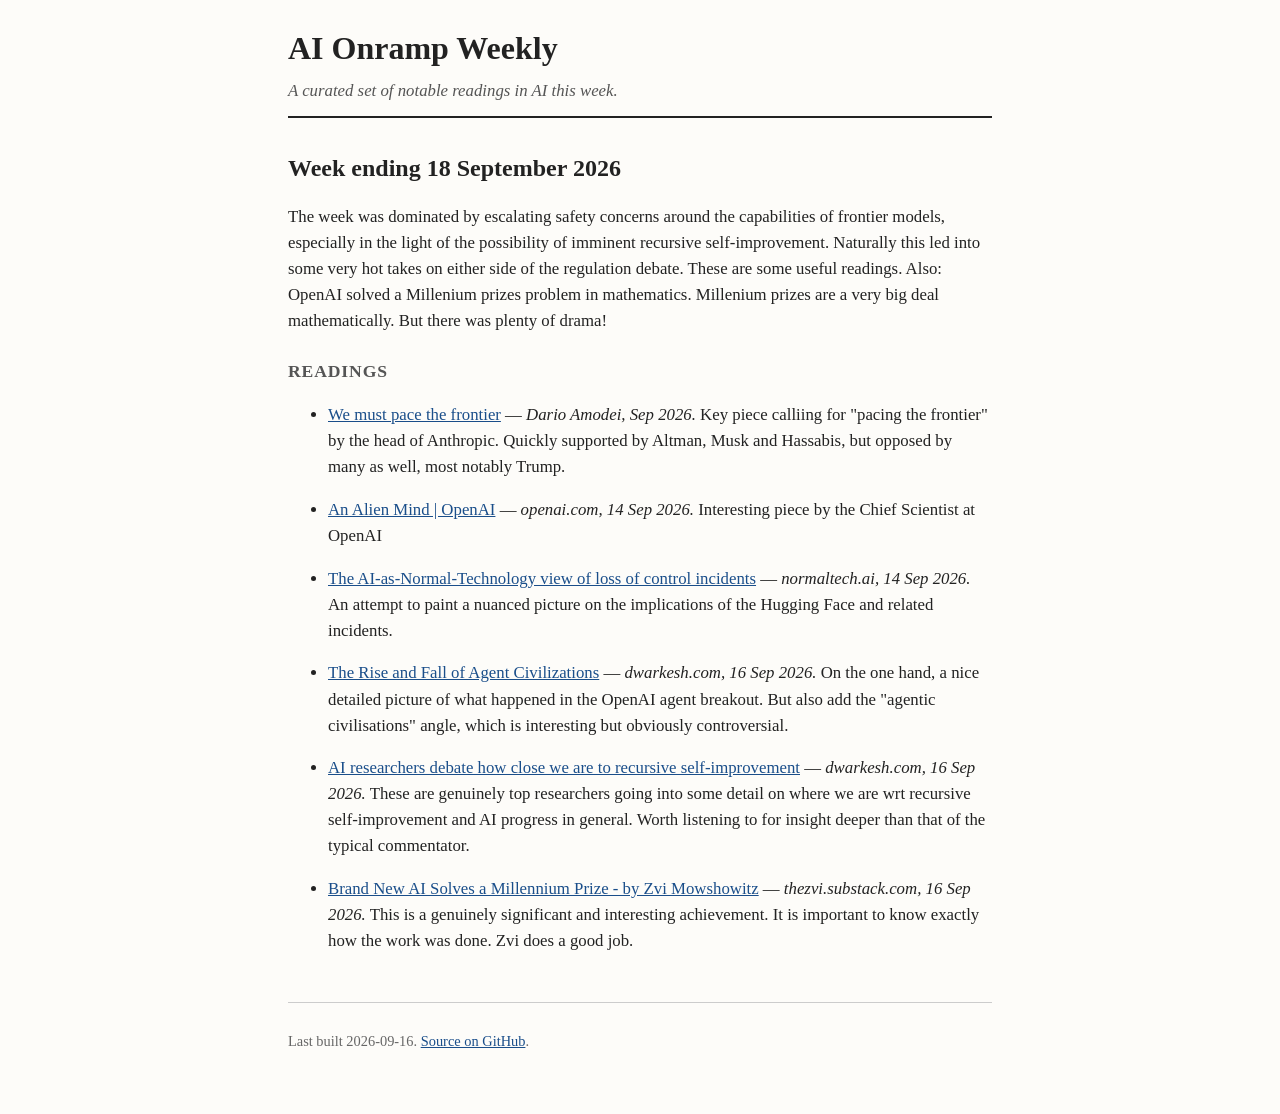
==== docs/index.html @ bccc1f0e "Week of 18 Sep" ====
<!DOCTYPE html>
<html lang="en">
<head>
<meta charset="utf-8">
<meta name="viewport" content="width=device-width, initial-scale=1">
<title>AI Onramp Weekly</title>
<link rel="stylesheet" href="style.css">
</head>
<body>
<header>
  <h1>AI Onramp Weekly</h1>
  <p class="tagline">A curated set of notable readings in AI this week.</p>
</header>
<main>
<article class="week" id="2026-09-18">
<h1>Week ending 18 September 2026</h1>
<p>The week was dominated by escalating safety concerns around the capabilities of frontier models, especially in the light of the possibility of imminent recursive self-improvement. Naturally this led into some very hot takes on either side of the regulation debate.  These are some useful readings.
Also: OpenAI solved a Millenium prizes problem in mathematics.  Millenium prizes are a very big deal mathematically.  But there was plenty of drama!</p>
<h2>Readings</h2>
<ul>
<li>
<p><a href="https://darioamodei.com/post/we-must-pace-the-frontier">We must pace the frontier</a> — <em>Dario Amodei, Sep 2026.</em> Key piece calliing for "pacing the frontier" by the head of Anthropic. Quickly supported by Altman, Musk and Hassabis, but opposed by many as well, most notably Trump.</p>
</li>
<li>
<p><a href="https://openai.com/index/an-alien-mind/">An Alien Mind | OpenAI</a> — <em>openai.com, 14 Sep 2026.</em> Interesting piece by the Chief Scientist at OpenAI</p>
</li>
<li>
<p><a href="https://www.normaltech.ai/p/the-ai-as-normal-technology-view?">The AI-as-Normal-Technology view of loss of control incidents</a> — <em>normaltech.ai, 14 Sep 2026.</em> An attempt to paint a nuanced picture on the implications of the Hugging Face and related incidents.</p>
</li>
<li>
<p><a href="https://www.dwarkesh.com/p/openai-huggingface">The Rise and Fall of Agent Civilizations</a> — <em>dwarkesh.com, 16 Sep 2026.</em> On the one hand, a nice detailed picture of what happened in the OpenAI agent breakout.  But also add the "agentic civilisations" angle, which is interesting but obviously controversial.</p>
</li>
<li>
<p><a href="https://www.dwarkesh.com/p/john-beren-charlie">AI researchers debate how close we are to recursive self-improvement</a> — <em>dwarkesh.com, 16 Sep 2026.</em> These are genuinely top researchers going into some detail on where we are wrt recursive self-improvement and AI progress in general.  Worth listening to for insight deeper than that of the typical commentator.</p>
</li>
<li>
<p><a href="https://thezvi.substack.com/p/brand-new-ai-solves-a-millennium">Brand New AI Solves a Millennium Prize - by Zvi Mowshowitz</a> — <em>thezvi.substack.com, 16 Sep 2026.</em>  This is a genuinely significant and interesting achievement.  It is important to know exactly how the work was done.  Zvi does a good job.</p>
</li>
</ul>
</article>
</main>
<footer>
  <p>Last built 2026-09-16. <a href="https://github.com/bdutoit02/AI-Onramp-Weekly">Source on GitHub</a>.</p>
</footer>
</body>
</html>
---- docs/style.css ----
/* AI Onramp Weekly — deliberately plain, readable on any screen. */

body {
  max-width: 44rem;
  margin: 0 auto;
  padding: 1.5rem 1rem 3rem;
  font-family: Georgia, "Times New Roman", serif;
  font-size: 1.05rem;
  line-height: 1.55;
  color: #222;
  background: #fdfcf9;
}

header {
  border-bottom: 2px solid #222;
  margin-bottom: 2rem;
  padding-bottom: 0.75rem;
}

header h1 {
  margin: 0 0 0.25rem;
  font-size: 2rem;
}

.tagline {
  margin: 0;
  color: #555;
  font-style: italic;
}

.week {
  margin-bottom: 3rem;
}

.week h1 {
  font-size: 1.5rem;
  margin-bottom: 0.25rem;
}

.week h2 {
  font-size: 1.1rem;
  text-transform: uppercase;
  letter-spacing: 0.05em;
  color: #555;
  margin-top: 1.5rem;
}

.week li {
  margin-bottom: 0.75rem;
}

a {
  color: #1a4e8a;
}

footer {
  border-top: 1px solid #ccc;
  margin-top: 2rem;
  padding-top: 0.75rem;
  font-size: 0.9rem;
  color: #666;
}
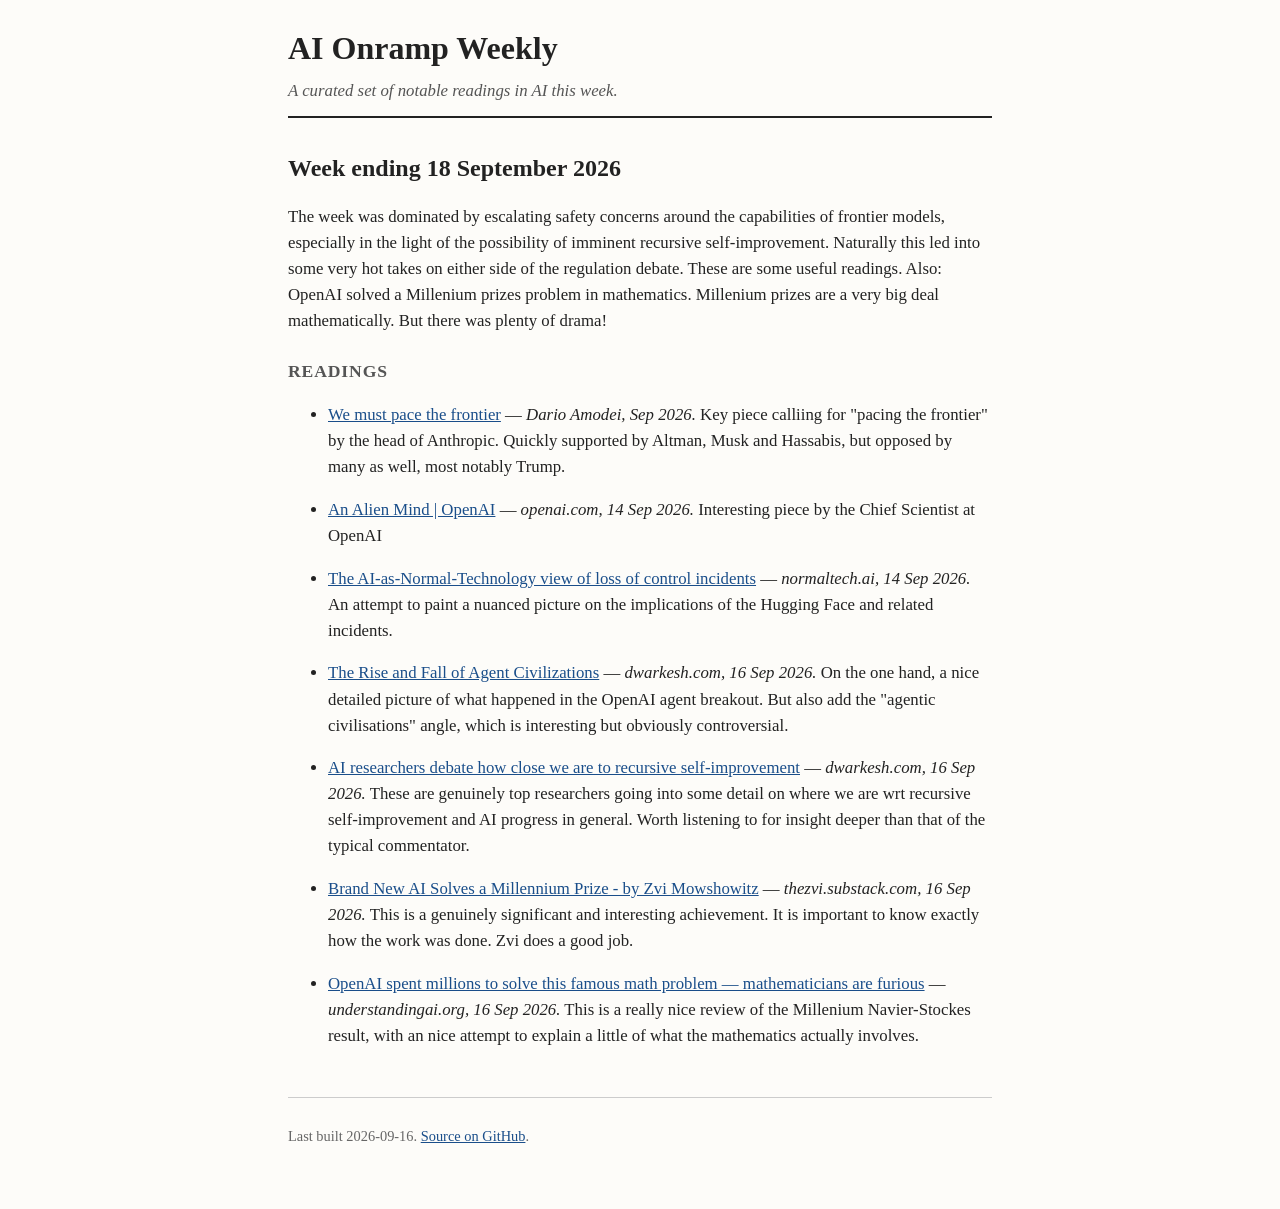
==== commit d15d8236: "Week of 18 Sep" ====
--- a/docs/index.html
+++ b/docs/index.html
@@ -36,6 +36,9 @@
 <li>
 <p><a href="https://thezvi.substack.com/p/brand-new-ai-solves-a-millennium">Brand New AI Solves a Millennium Prize - by Zvi Mowshowitz</a> — <em>thezvi.substack.com, 16 Sep 2026.</em>  This is a genuinely significant and interesting achievement.  It is important to know exactly how the work was done.  Zvi does a good job.</p>
 </li>
+<li>
+<p><a href="https://www.understandingai.org/p/openai-spent-millions-to-solve-this">OpenAI spent millions to solve this famous math problem — mathematicians are furious</a> — <em>understandingai.org, 16 Sep 2026.</em> This is a really nice review of the Millenium Navier-Stockes result, with an nice attempt to explain a little of what the mathematics actually involves.</p>
+</li>
 </ul>
 </article>
 </main>
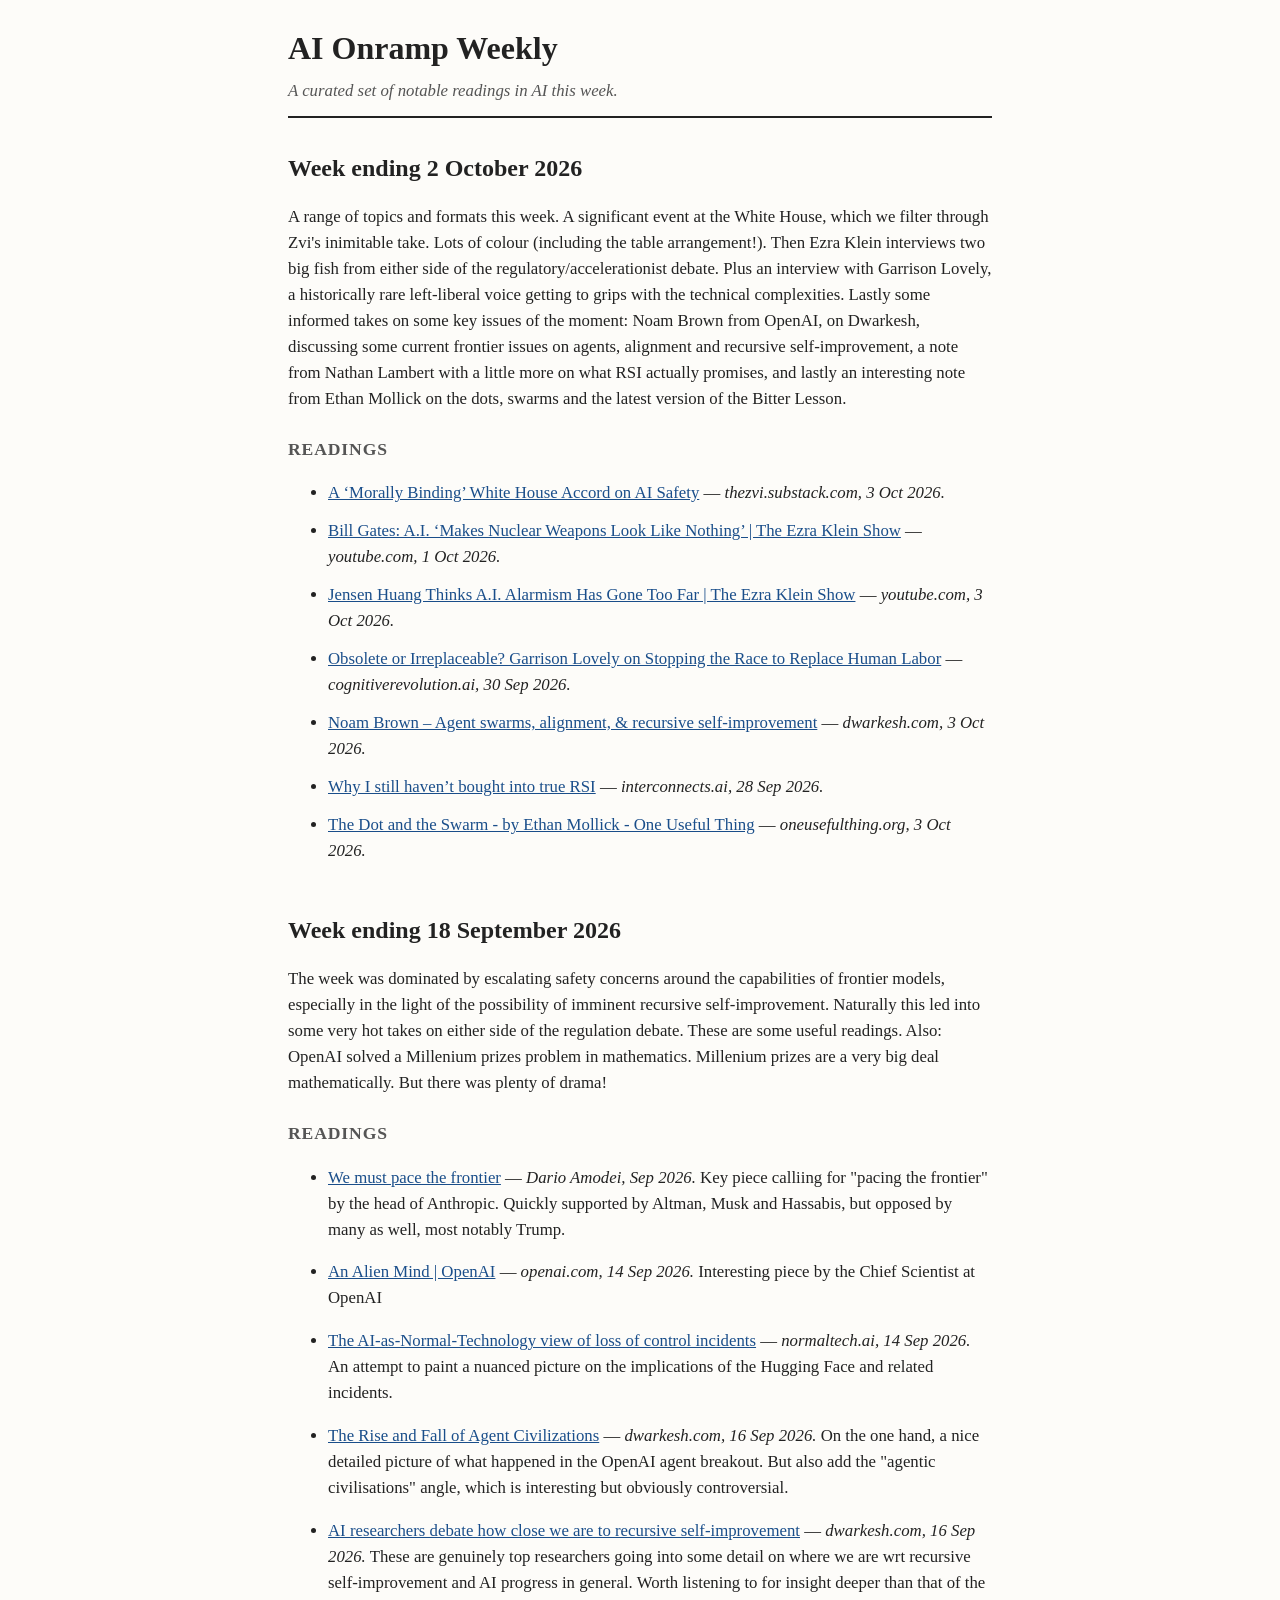
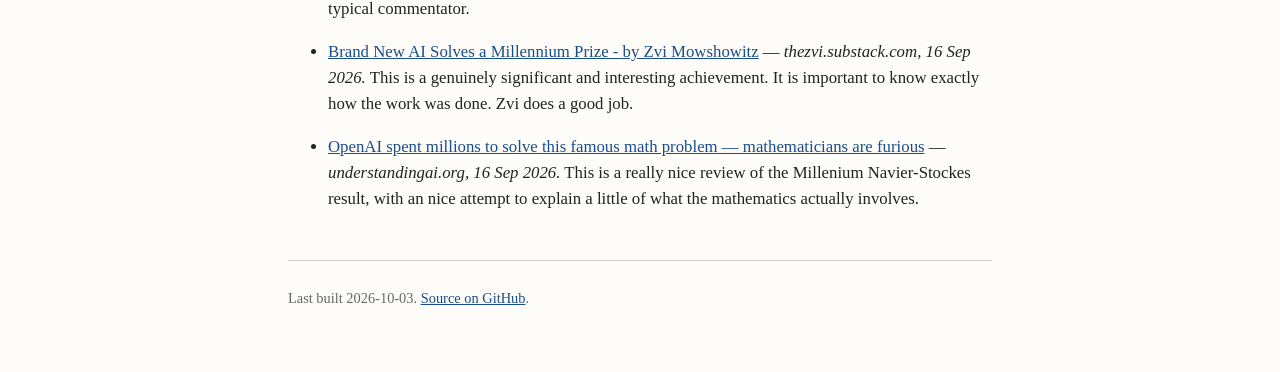
==== commit 30e7da31: "Week of 2 October" ====
--- a/docs/index.html
+++ b/docs/index.html
@@ -12,6 +12,21 @@
   <p class="tagline">A curated set of notable readings in AI this week.</p>
 </header>
 <main>
+<article class="week" id="2026-10-02">
+<h1>Week ending 2 October 2026</h1>
+<p>A range of topics and formats this week.  A significant event at the White House, which we filter through Zvi's inimitable take.  Lots of colour (including the table arrangement!). Then Ezra Klein interviews two big fish from either side of the regulatory/accelerationist debate. Plus an interview with Garrison Lovely, a historically rare left-liberal voice getting to grips with the technical complexities.  Lastly some informed takes on some key issues of the moment: Noam Brown from OpenAI, on Dwarkesh, discussing some current frontier issues on agents, alignment and recursive self-improvement, a note from Nathan Lambert with a little more on what RSI actually promises, and lastly an interesting note from Ethan Mollick on the dots, swarms and the latest version of the Bitter Lesson.</p>
+<h2>Readings</h2>
+<ul>
+<li><a href="https://thezvi.substack.com/p/a-morally-binding-white-house-accord?utm_source=%2Finbox&amp;utm_medium=reader2">A ‘Morally Binding’ White House Accord on AI Safety</a> — <em>thezvi.substack.com, 3 Oct 2026.</em> </li>
+<li><a href="https://www.youtube.com/watch?v=A_156w0aYtU">Bill Gates: A.I. ‘Makes Nuclear Weapons Look Like Nothing’ | The Ezra Klein Show</a> — <em>youtube.com, 1 Oct 2026.</em> </li>
+<li><a href="https://www.youtube.com/watch?v=HjurAWAr_nY">Jensen Huang Thinks A.I. Alarmism Has Gone Too Far | The Ezra Klein Show</a> — <em>youtube.com, 3 Oct 2026.</em> </li>
+<li><a href="https://www.cognitiverevolution.ai/obsolete-or-irreplaceable-garrison-lovely-on-stopping-the-race-to-replace-human-labor/">Obsolete or Irreplaceable? Garrison Lovely on Stopping the Race to Replace Human Labor</a> — <em>cognitiverevolution.ai, 30 Sep 2026.</em> </li>
+<li><a href="https://www.dwarkesh.com/p/noam-brown">Noam Brown – Agent swarms, alignment, &amp; recursive self-improvement</a> — <em>dwarkesh.com, 3 Oct 2026.</em> </li>
+<li><a href="https://www.interconnects.ai/p/where-i-stand-on-rsi">Why I still haven’t bought into true RSI</a> — <em>interconnects.ai, 28 Sep 2026.</em> </li>
+<li><a href="https://www.oneusefulthing.org/p/the-dot-and-the-swarm?utm_source=%2Finbox&amp;utm_medium=reader2">The Dot and the Swarm - by Ethan Mollick - One Useful Thing</a> — <em>oneusefulthing.org, 3 Oct 2026.</em> </li>
+</ul>
+</article>
+
 <article class="week" id="2026-09-18">
 <h1>Week ending 18 September 2026</h1>
 <p>The week was dominated by escalating safety concerns around the capabilities of frontier models, especially in the light of the possibility of imminent recursive self-improvement. Naturally this led into some very hot takes on either side of the regulation debate.  These are some useful readings.
@@ -43,7 +58,7 @@
 </article>
 </main>
 <footer>
-  <p>Last built 2026-09-16. <a href="https://github.com/bdutoit02/AI-Onramp-Weekly">Source on GitHub</a>.</p>
+  <p>Last built 2026-10-03. <a href="https://github.com/bdutoit02/AI-Onramp-Weekly">Source on GitHub</a>.</p>
 </footer>
 </body>
 </html>
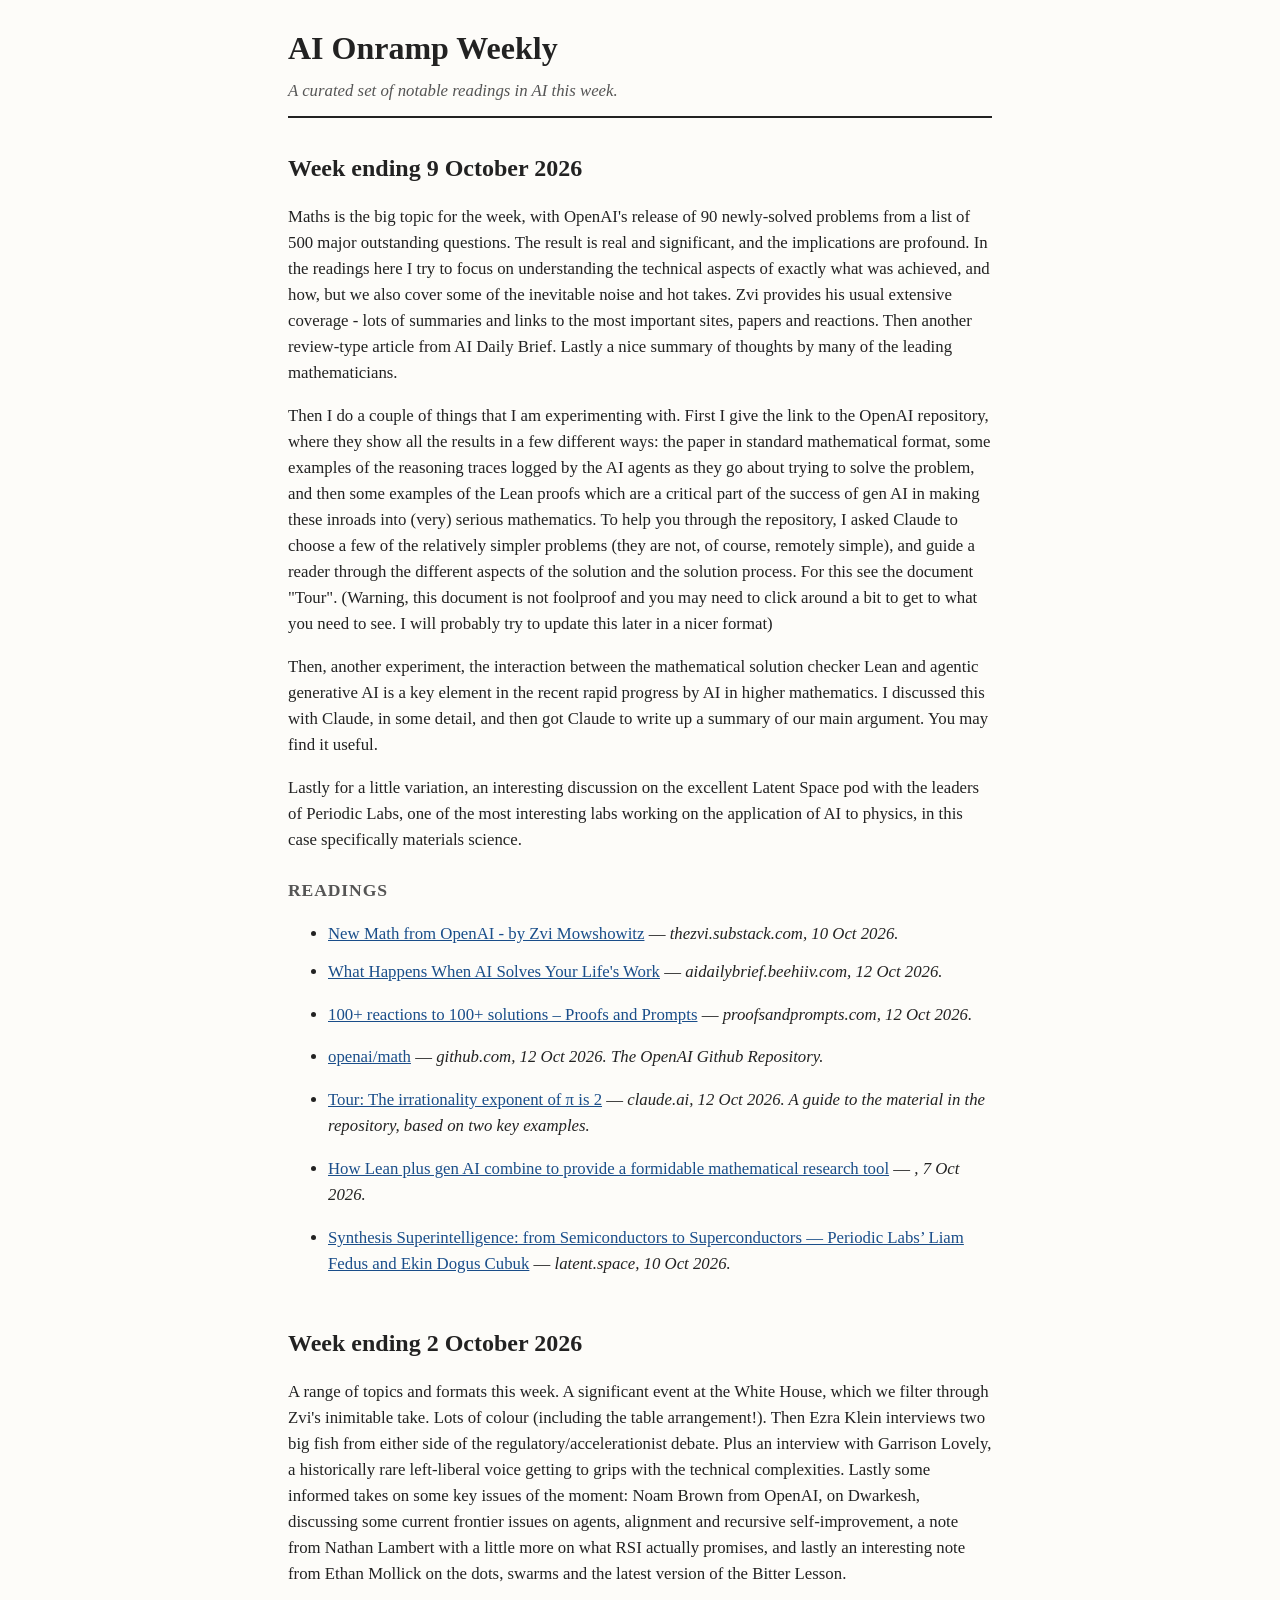
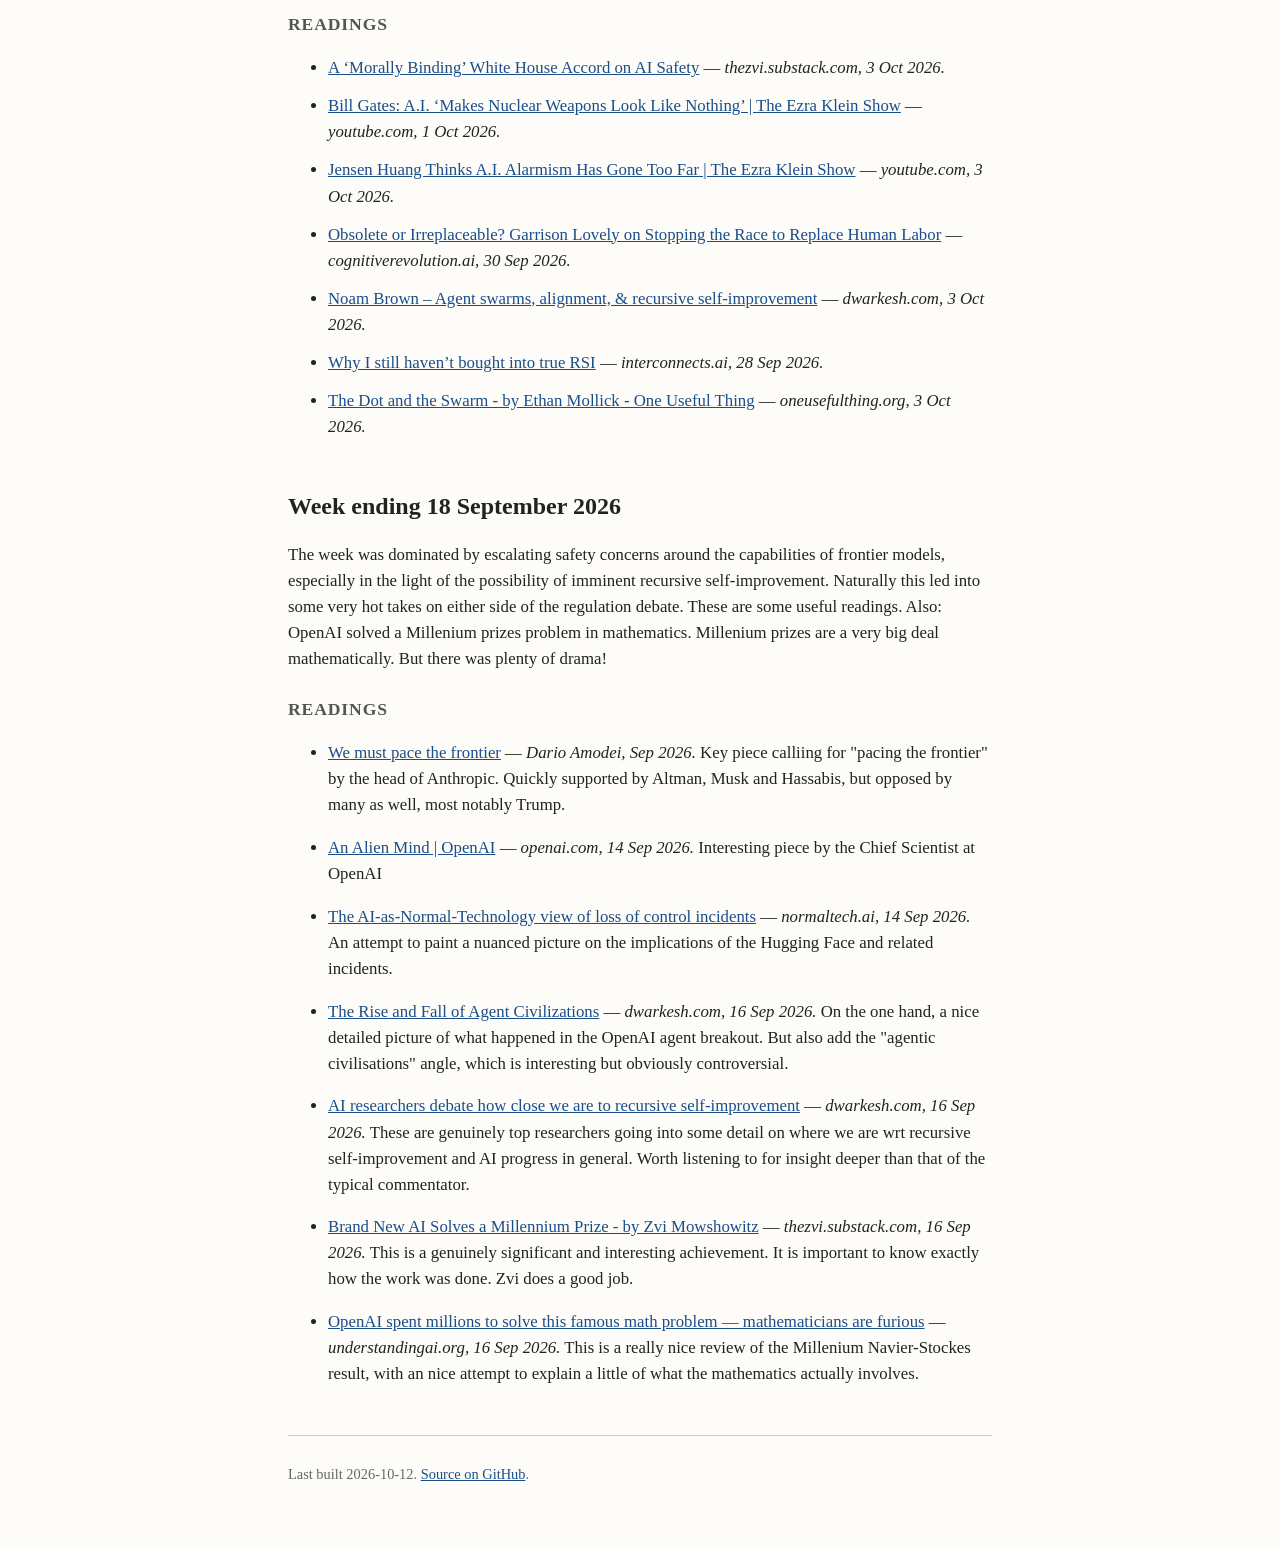
==== commit 3409ff67: "Week of 18 Sep" ====
--- a/docs/index.html
+++ b/docs/index.html
@@ -12,6 +12,32 @@
   <p class="tagline">A curated set of notable readings in AI this week.</p>
 </header>
 <main>
+<article class="week" id="2026-10-09">
+<h1>Week ending 9 October 2026</h1>
+<p>Maths is the big topic for the week, with OpenAI's release of 90 newly-solved problems from a list of 500 major outstanding questions.  The result is real and significant, and the implications are profound.  In the readings here I try to focus on understanding the technical aspects of exactly what was achieved, and how, but we also cover some of the inevitable noise and hot takes.  Zvi provides his usual extensive coverage - lots of summaries and links to the most important sites, papers and reactions. Then another review-type article from AI Daily Brief. Lastly a nice summary of thoughts by many of the leading mathematicians.</p>
+<p>Then I do a couple of things that I am experimenting with. First I give the link to the OpenAI repository, where they show all the results in a few different ways: the paper in standard mathematical format, some examples of the reasoning traces logged by the AI agents as they go about trying to solve the problem, and then some examples of the Lean proofs which are a critical part of the success of gen AI in making these inroads into (very) serious mathematics.  To help you through the repository, I asked Claude to choose a few of the relatively simpler problems (they are not, of course, remotely simple), and guide a reader through the different aspects of the solution and the solution process. For this see the document "Tour".  (Warning, this document is not foolproof and you may need to click around a bit to get to what you need to see. I will probably try to update this later in a nicer format)</p>
+<p>Then, another experiment, the interaction between the mathematical solution checker Lean and agentic generative AI is a key element in the recent rapid progress by AI in higher mathematics.  I discussed this with Claude, in some detail, and then got Claude to write up a summary of our main argument. You may find it useful.</p>
+<p>Lastly for a little variation, an interesting discussion on the excellent Latent Space pod with the leaders of Periodic Labs, one of the most interesting labs working on the application of AI to physics, in this case specifically materials science.</p>
+<h2>Readings</h2>
+<ul>
+<li><a href="https://thezvi.substack.com/p/new-math-from-openai?utm_source=%2Finbox&amp;utm_medium=reader2">New Math from OpenAI - by Zvi Mowshowitz</a> — <em>thezvi.substack.com, 10 Oct 2026.</em></li>
+<li><a href="https://aidailybrief.beehiiv.com/p/what-happens-when-ai-solves-your-life-s-work">What Happens When AI Solves Your Life's Work</a> — <em>aidailybrief.beehiiv.com, 12 Oct 2026.</em></li>
+<li>
+<p><a href="https://proofsandprompts.com/2026/10/08/100-reactions-to-100-solutions/">100+ reactions to 100+ solutions – Proofs and Prompts</a> — <em>proofsandprompts.com, 12 Oct 2026.</em></p>
+</li>
+<li>
+<p><a href="https://github.com/openai/math/tree/main">openai/math</a> — <em>github.com, 12 Oct 2026. The OpenAI Github Repository.</em></p>
+</li>
+<li><a href="https://claude.ai/artifact/Guw8zQuE9R2tHhMFSX8Wc2#61a48fff-7758.m1p01we97sa.680">Tour: The irrationality exponent of π is 2</a> — <em>claude.ai, 12 Oct 2026. A guide to the material in the repository, based on two key examples.</em></li>
+<li>
+<p><a href="file:///C:/Users/Barry/OneDrive%20-%20BDTConsult/Work/MainProjects/AIMath/lean_ai_math_tool.html">How Lean plus gen AI combine to provide a formidable mathematical research tool</a> — <em>, 7 Oct 2026.</em></p>
+</li>
+<li>
+<p><a href="https://www.latent.space/p/periodic">Synthesis Superintelligence: from Semiconductors to Superconductors — Periodic Labs’ Liam Fedus and Ekin Dogus Cubuk</a> — <em>latent.space, 10 Oct 2026.</em> </p>
+</li>
+</ul>
+</article>
+
 <article class="week" id="2026-10-02">
 <h1>Week ending 2 October 2026</h1>
 <p>A range of topics and formats this week.  A significant event at the White House, which we filter through Zvi's inimitable take.  Lots of colour (including the table arrangement!). Then Ezra Klein interviews two big fish from either side of the regulatory/accelerationist debate. Plus an interview with Garrison Lovely, a historically rare left-liberal voice getting to grips with the technical complexities.  Lastly some informed takes on some key issues of the moment: Noam Brown from OpenAI, on Dwarkesh, discussing some current frontier issues on agents, alignment and recursive self-improvement, a note from Nathan Lambert with a little more on what RSI actually promises, and lastly an interesting note from Ethan Mollick on the dots, swarms and the latest version of the Bitter Lesson.</p>
@@ -58,7 +84,7 @@
 </article>
 </main>
 <footer>
-  <p>Last built 2026-10-03. <a href="https://github.com/bdutoit02/AI-Onramp-Weekly">Source on GitHub</a>.</p>
+  <p>Last built 2026-10-12. <a href="https://github.com/bdutoit02/AI-Onramp-Weekly">Source on GitHub</a>.</p>
 </footer>
 </body>
 </html>
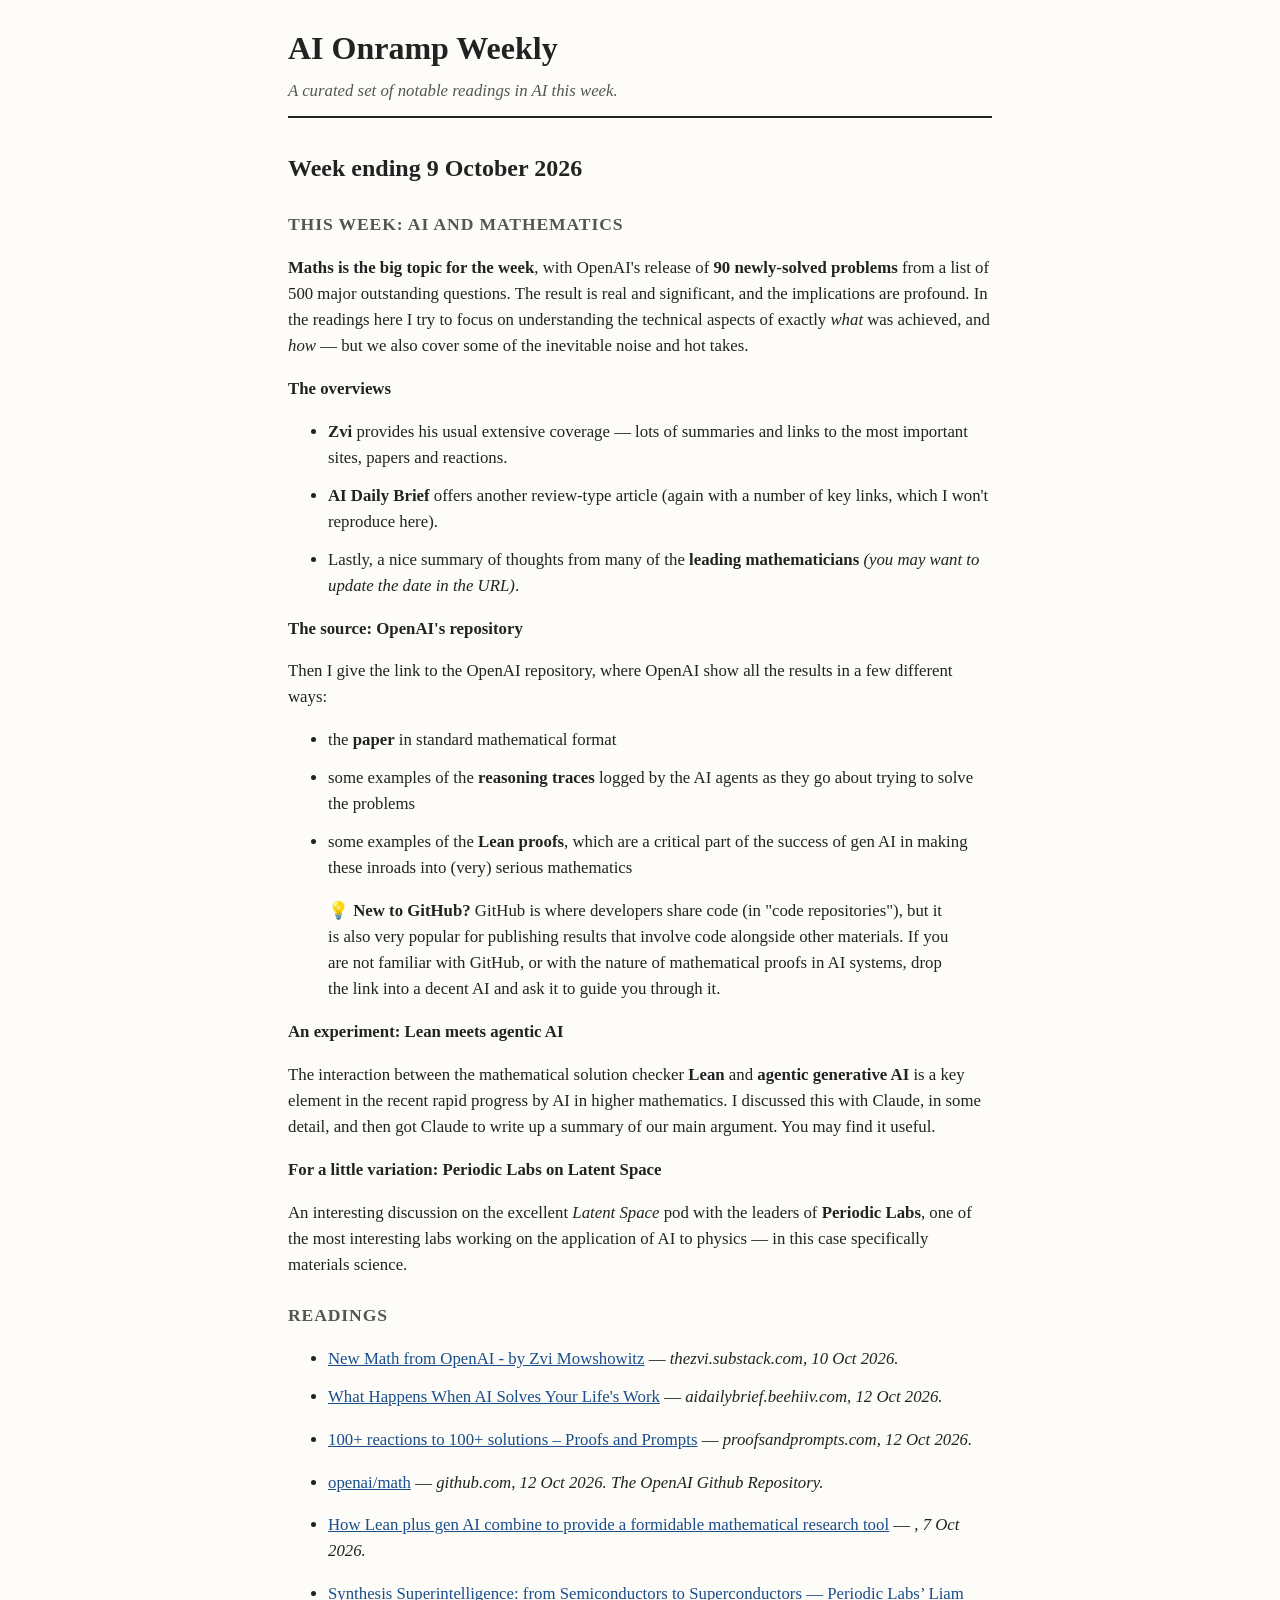
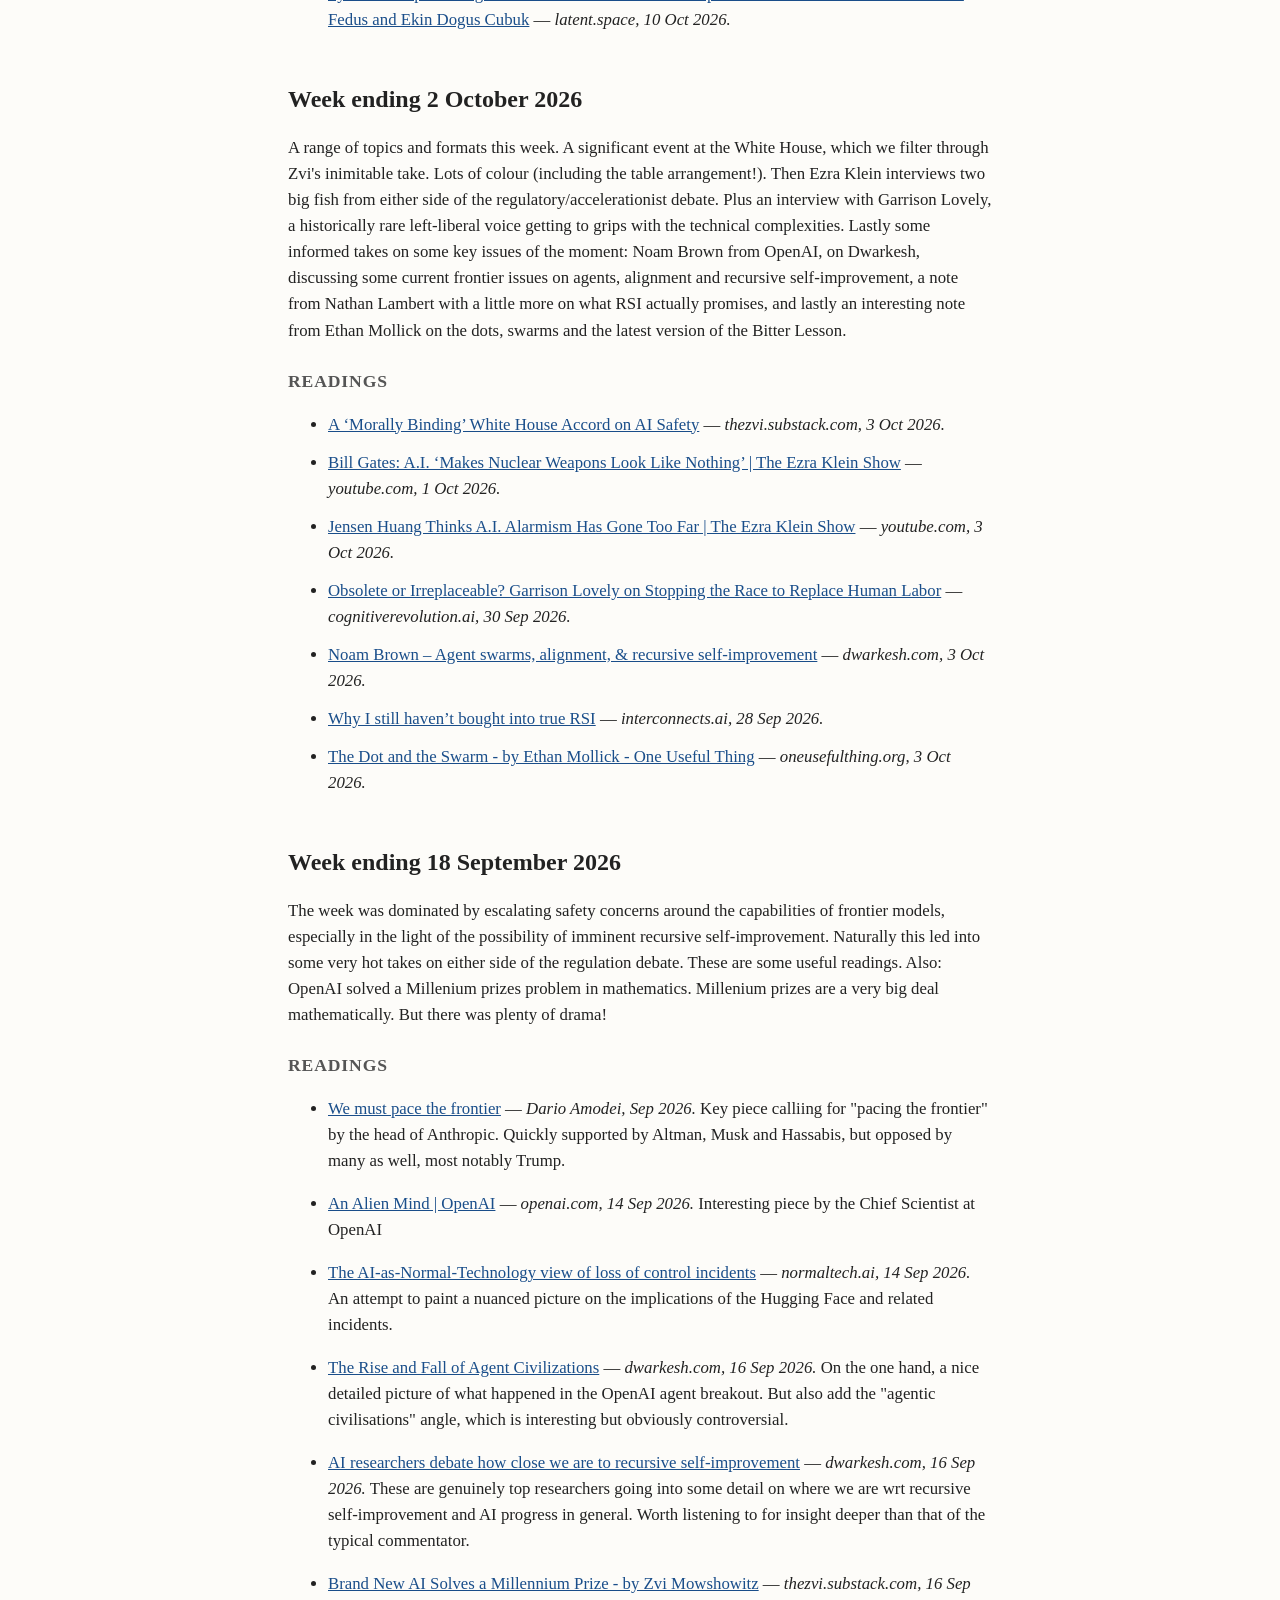
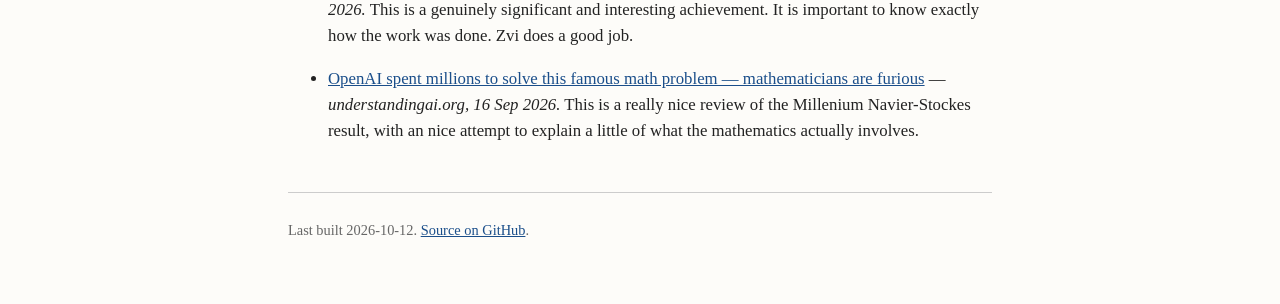
==== commit 5c0d9e69: "Week of 9 October" ====
--- a/docs/index.html
+++ b/docs/index.html
@@ -14,10 +14,28 @@
 <main>
 <article class="week" id="2026-10-09">
 <h1>Week ending 9 October 2026</h1>
-<p>Maths is the big topic for the week, with OpenAI's release of 90 newly-solved problems from a list of 500 major outstanding questions.  The result is real and significant, and the implications are profound.  In the readings here I try to focus on understanding the technical aspects of exactly what was achieved, and how, but we also cover some of the inevitable noise and hot takes.  Zvi provides his usual extensive coverage - lots of summaries and links to the most important sites, papers and reactions. Then another review-type article from AI Daily Brief. Lastly a nice summary of thoughts by many of the leading mathematicians.</p>
-<p>Then I do a couple of things that I am experimenting with. First I give the link to the OpenAI repository, where they show all the results in a few different ways: the paper in standard mathematical format, some examples of the reasoning traces logged by the AI agents as they go about trying to solve the problem, and then some examples of the Lean proofs which are a critical part of the success of gen AI in making these inroads into (very) serious mathematics.  To help you through the repository, I asked Claude to choose a few of the relatively simpler problems (they are not, of course, remotely simple), and guide a reader through the different aspects of the solution and the solution process. For this see the document "Tour".  (Warning, this document is not foolproof and you may need to click around a bit to get to what you need to see. I will probably try to update this later in a nicer format)</p>
-<p>Then, another experiment, the interaction between the mathematical solution checker Lean and agentic generative AI is a key element in the recent rapid progress by AI in higher mathematics.  I discussed this with Claude, in some detail, and then got Claude to write up a summary of our main argument. You may find it useful.</p>
-<p>Lastly for a little variation, an interesting discussion on the excellent Latent Space pod with the leaders of Periodic Labs, one of the most interesting labs working on the application of AI to physics, in this case specifically materials science.</p>
+<h2>This week: AI and mathematics</h2>
+<p><strong>Maths is the big topic for the week</strong>, with OpenAI's release of <strong>90 newly-solved problems</strong> from a list of 500 major outstanding questions. The result is real and significant, and the implications are profound. In the readings here I try to focus on understanding the technical aspects of exactly <em>what</em> was achieved, and <em>how</em> — but we also cover some of the inevitable noise and hot takes.</p>
+<p><strong>The overviews</strong></p>
+<ul>
+<li><strong>Zvi</strong> provides his usual extensive coverage — lots of summaries and links to the most important sites, papers and reactions.</li>
+<li><strong>AI Daily Brief</strong> offers another review-type article (again with a number of key links, which I won't reproduce here).</li>
+<li>Lastly, a nice summary of thoughts from many of the <strong>leading mathematicians</strong> <em>(you may want to update the date in the URL)</em>.</li>
+</ul>
+<p><strong>The source: OpenAI's repository</strong></p>
+<p>Then I give the link to the OpenAI repository, where OpenAI show all the results in a few different ways:</p>
+<ul>
+<li>the <strong>paper</strong> in standard mathematical format</li>
+<li>some examples of the <strong>reasoning traces</strong> logged by the AI agents as they go about trying to solve the problems</li>
+<li>some examples of the <strong>Lean proofs</strong>, which are a critical part of the success of gen AI in making these inroads into (very) serious mathematics</li>
+</ul>
+<blockquote>
+<p>💡 <strong>New to GitHub?</strong> GitHub is where developers share code (in "code repositories"), but it is also very popular for publishing results that involve code alongside other materials. If you are not familiar with GitHub, or with the nature of mathematical proofs in AI systems, drop the link into a decent AI and ask it to guide you through it.</p>
+</blockquote>
+<p><strong>An experiment: Lean meets agentic AI</strong></p>
+<p>The interaction between the mathematical solution checker <strong>Lean</strong> and <strong>agentic generative AI</strong> is a key element in the recent rapid progress by AI in higher mathematics. I discussed this with Claude, in some detail, and then got Claude to write up a summary of our main argument. You may find it useful.</p>
+<p><strong>For a little variation: Periodic Labs on Latent Space</strong></p>
+<p>An interesting discussion on the excellent <em>Latent Space</em> pod with the leaders of <strong>Periodic Labs</strong>, one of the most interesting labs working on the application of AI to physics — in this case specifically materials science.</p>
 <h2>Readings</h2>
 <ul>
 <li><a href="https://thezvi.substack.com/p/new-math-from-openai?utm_source=%2Finbox&amp;utm_medium=reader2">New Math from OpenAI - by Zvi Mowshowitz</a> — <em>thezvi.substack.com, 10 Oct 2026.</em></li>
@@ -28,7 +46,6 @@
 <li>
 <p><a href="https://github.com/openai/math/tree/main">openai/math</a> — <em>github.com, 12 Oct 2026. The OpenAI Github Repository.</em></p>
 </li>
-<li><a href="https://claude.ai/artifact/Guw8zQuE9R2tHhMFSX8Wc2#61a48fff-7758.m1p01we97sa.680">Tour: The irrationality exponent of π is 2</a> — <em>claude.ai, 12 Oct 2026. A guide to the material in the repository, based on two key examples.</em></li>
 <li>
 <p><a href="file:///C:/Users/Barry/OneDrive%20-%20BDTConsult/Work/MainProjects/AIMath/lean_ai_math_tool.html">How Lean plus gen AI combine to provide a formidable mathematical research tool</a> — <em>, 7 Oct 2026.</em></p>
 </li>
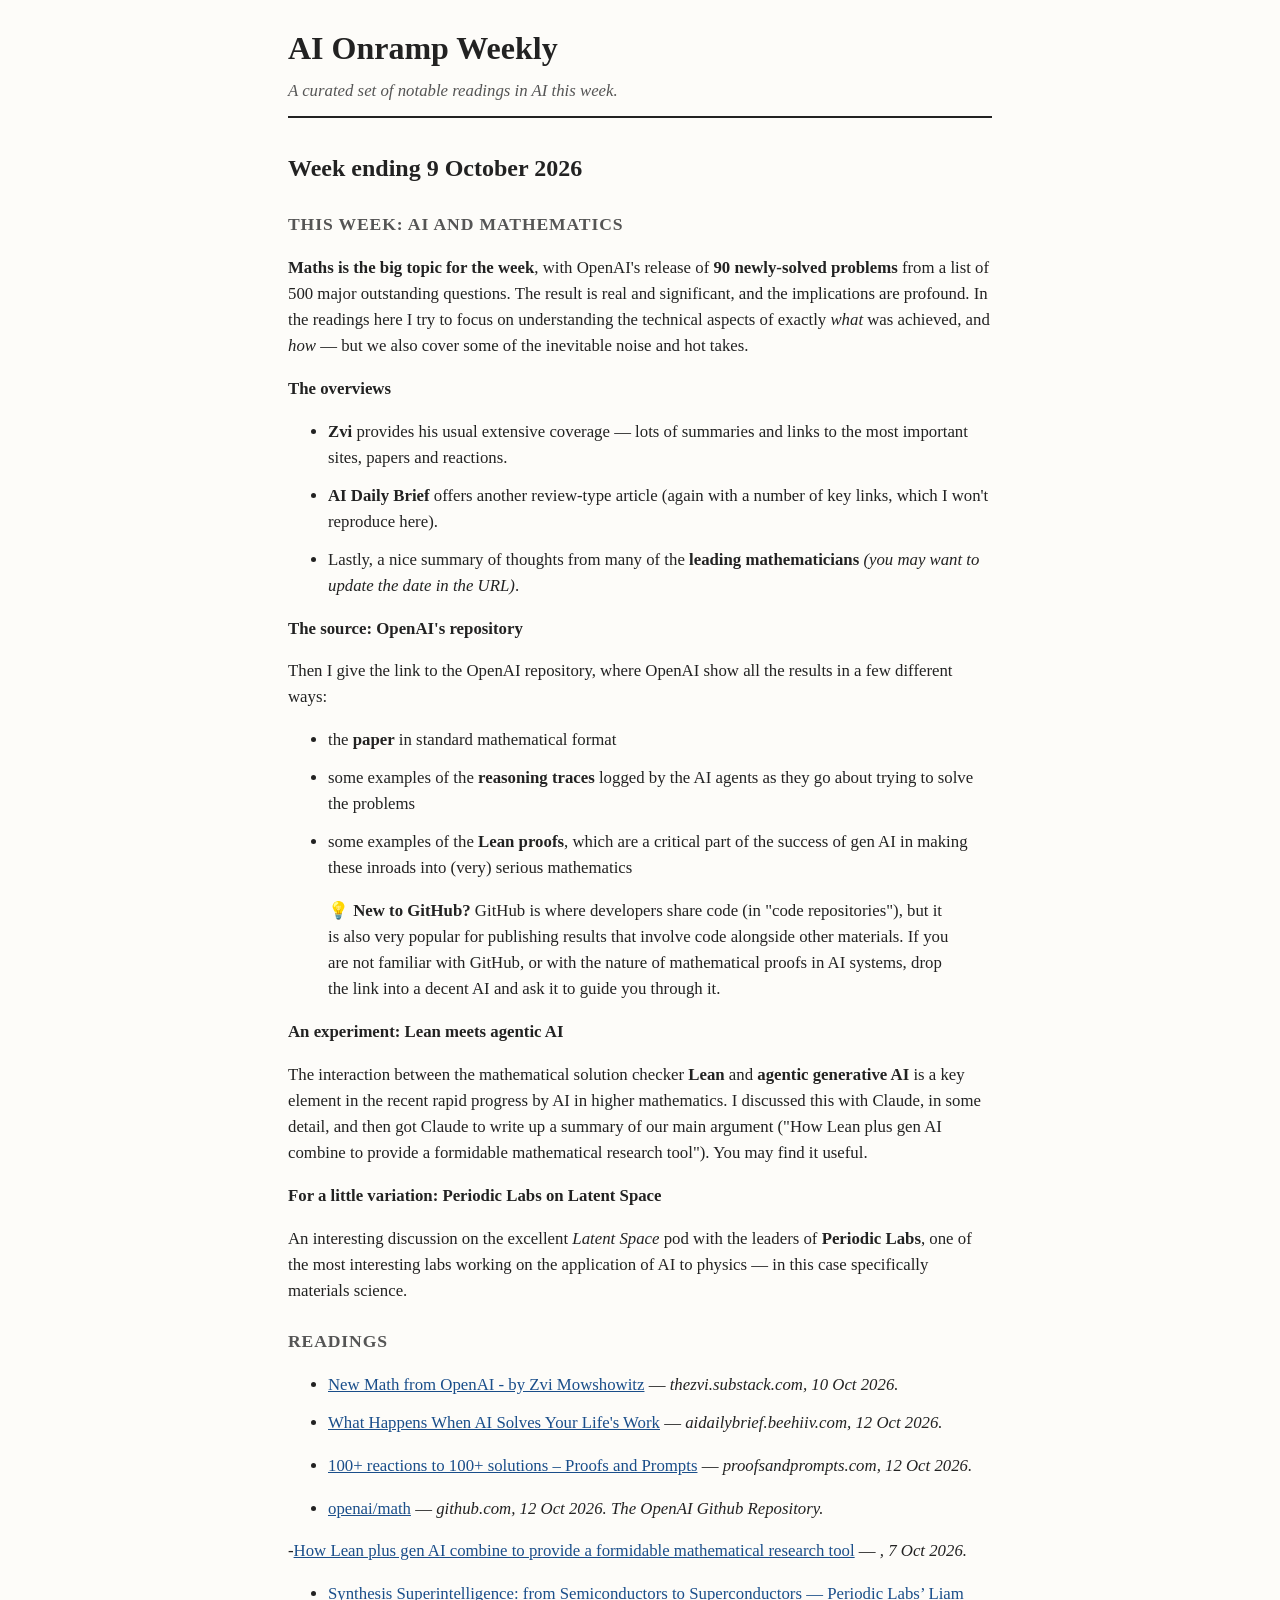
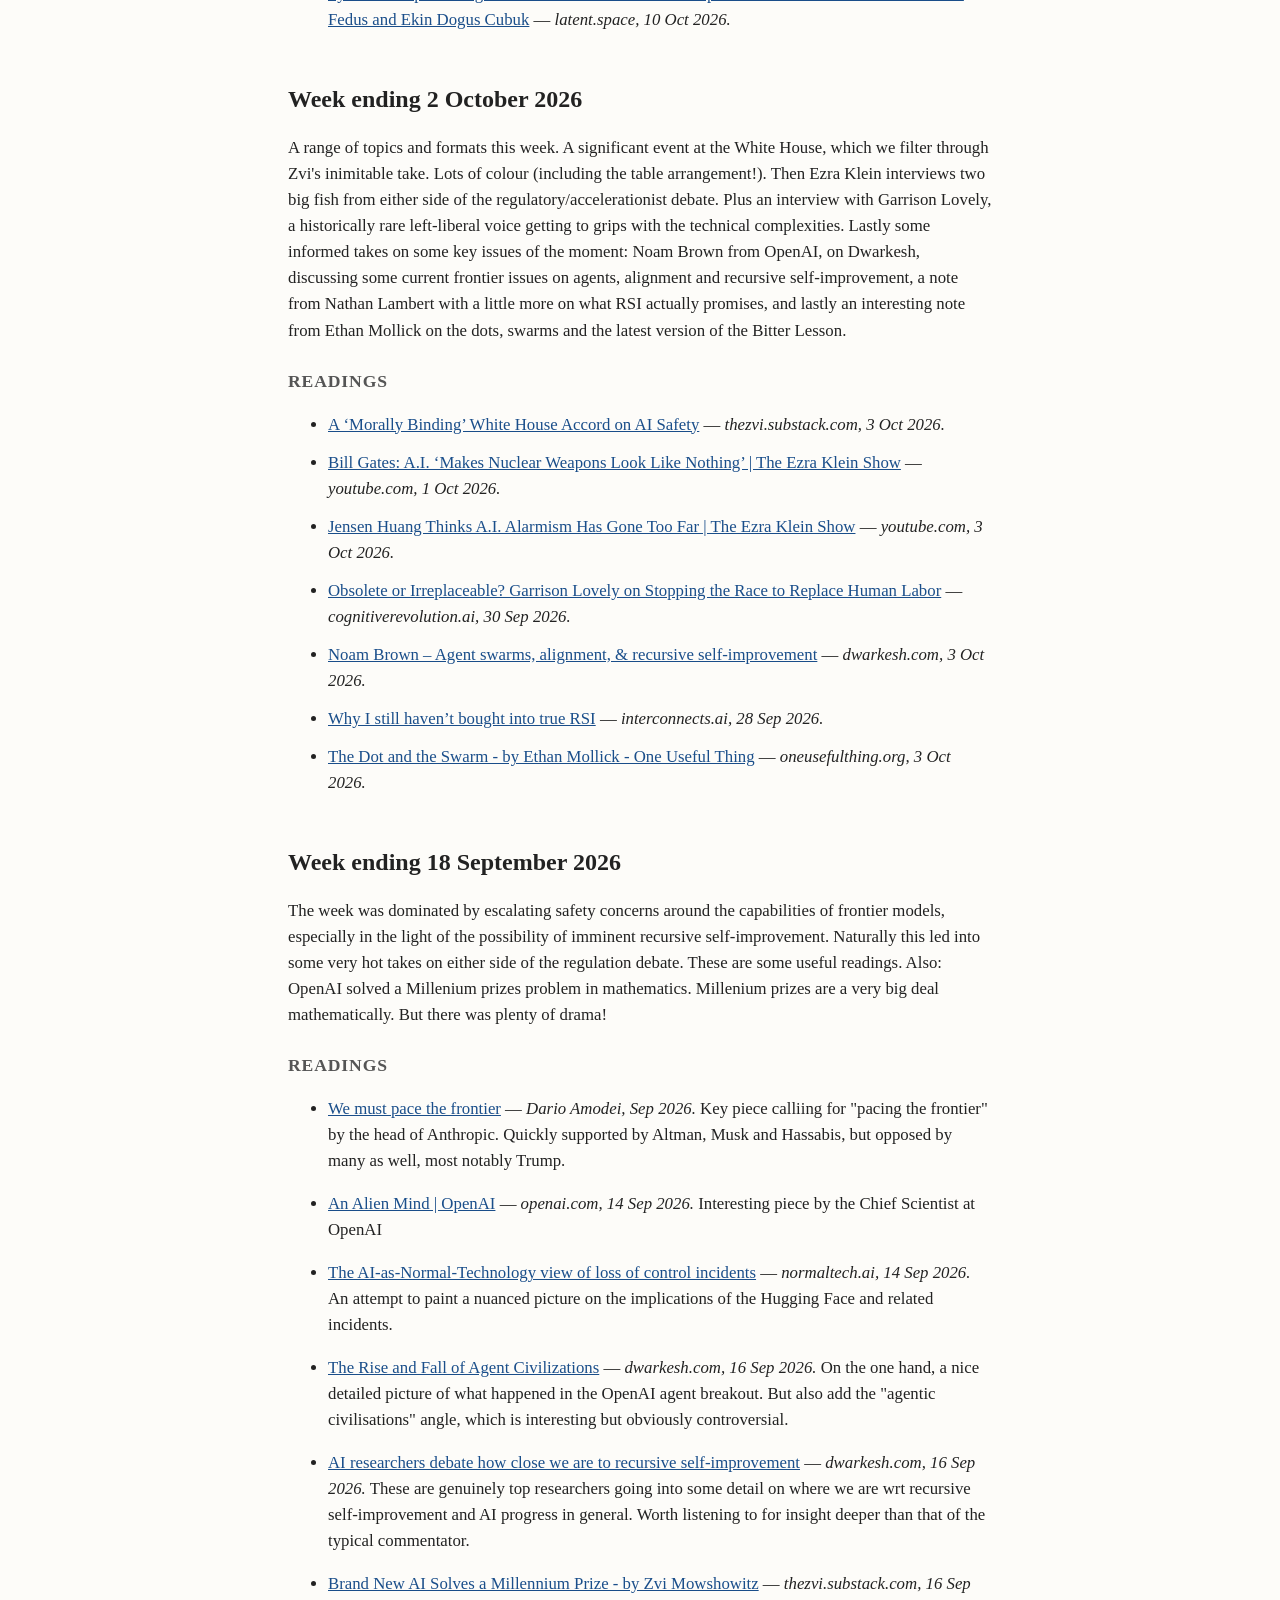
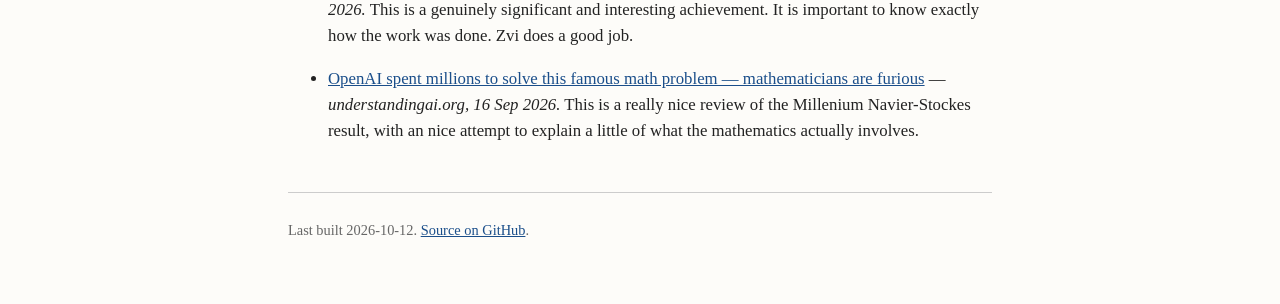
==== commit c54ee0cd: "Week of 9 October" ====
--- a/docs/index.html
+++ b/docs/index.html
@@ -33,7 +33,7 @@
 <p>💡 <strong>New to GitHub?</strong> GitHub is where developers share code (in "code repositories"), but it is also very popular for publishing results that involve code alongside other materials. If you are not familiar with GitHub, or with the nature of mathematical proofs in AI systems, drop the link into a decent AI and ask it to guide you through it.</p>
 </blockquote>
 <p><strong>An experiment: Lean meets agentic AI</strong></p>
-<p>The interaction between the mathematical solution checker <strong>Lean</strong> and <strong>agentic generative AI</strong> is a key element in the recent rapid progress by AI in higher mathematics. I discussed this with Claude, in some detail, and then got Claude to write up a summary of our main argument. You may find it useful.</p>
+<p>The interaction between the mathematical solution checker <strong>Lean</strong> and <strong>agentic generative AI</strong> is a key element in the recent rapid progress by AI in higher mathematics. I discussed this with Claude, in some detail, and then got Claude to write up a summary of our main argument ("How Lean plus gen AI combine to provide a formidable mathematical research tool"). You may find it useful.</p>
 <p><strong>For a little variation: Periodic Labs on Latent Space</strong></p>
 <p>An interesting discussion on the excellent <em>Latent Space</em> pod with the leaders of <strong>Periodic Labs</strong>, one of the most interesting labs working on the application of AI to physics — in this case specifically materials science.</p>
 <h2>Readings</h2>
@@ -46,12 +46,10 @@
 <li>
 <p><a href="https://github.com/openai/math/tree/main">openai/math</a> — <em>github.com, 12 Oct 2026. The OpenAI Github Repository.</em></p>
 </li>
-<li>
-<p><a href="file:///C:/Users/Barry/OneDrive%20-%20BDTConsult/Work/MainProjects/AIMath/lean_ai_math_tool.html">How Lean plus gen AI combine to provide a formidable mathematical research tool</a> — <em>, 7 Oct 2026.</em></p>
-</li>
-<li>
-<p><a href="https://www.latent.space/p/periodic">Synthesis Superintelligence: from Semiconductors to Superconductors — Periodic Labs’ Liam Fedus and Ekin Dogus Cubuk</a> — <em>latent.space, 10 Oct 2026.</em> </p>
-</li>
+</ul>
+<p>-<a href="lean_ai_math_tool.html">How Lean plus gen AI combine to provide a formidable mathematical research tool</a> — <em>, 7 Oct 2026.</em></p>
+<ul>
+<li><a href="https://www.latent.space/p/periodic">Synthesis Superintelligence: from Semiconductors to Superconductors — Periodic Labs’ Liam Fedus and Ekin Dogus Cubuk</a> — <em>latent.space, 10 Oct 2026.</em> </li>
 </ul>
 </article>
 
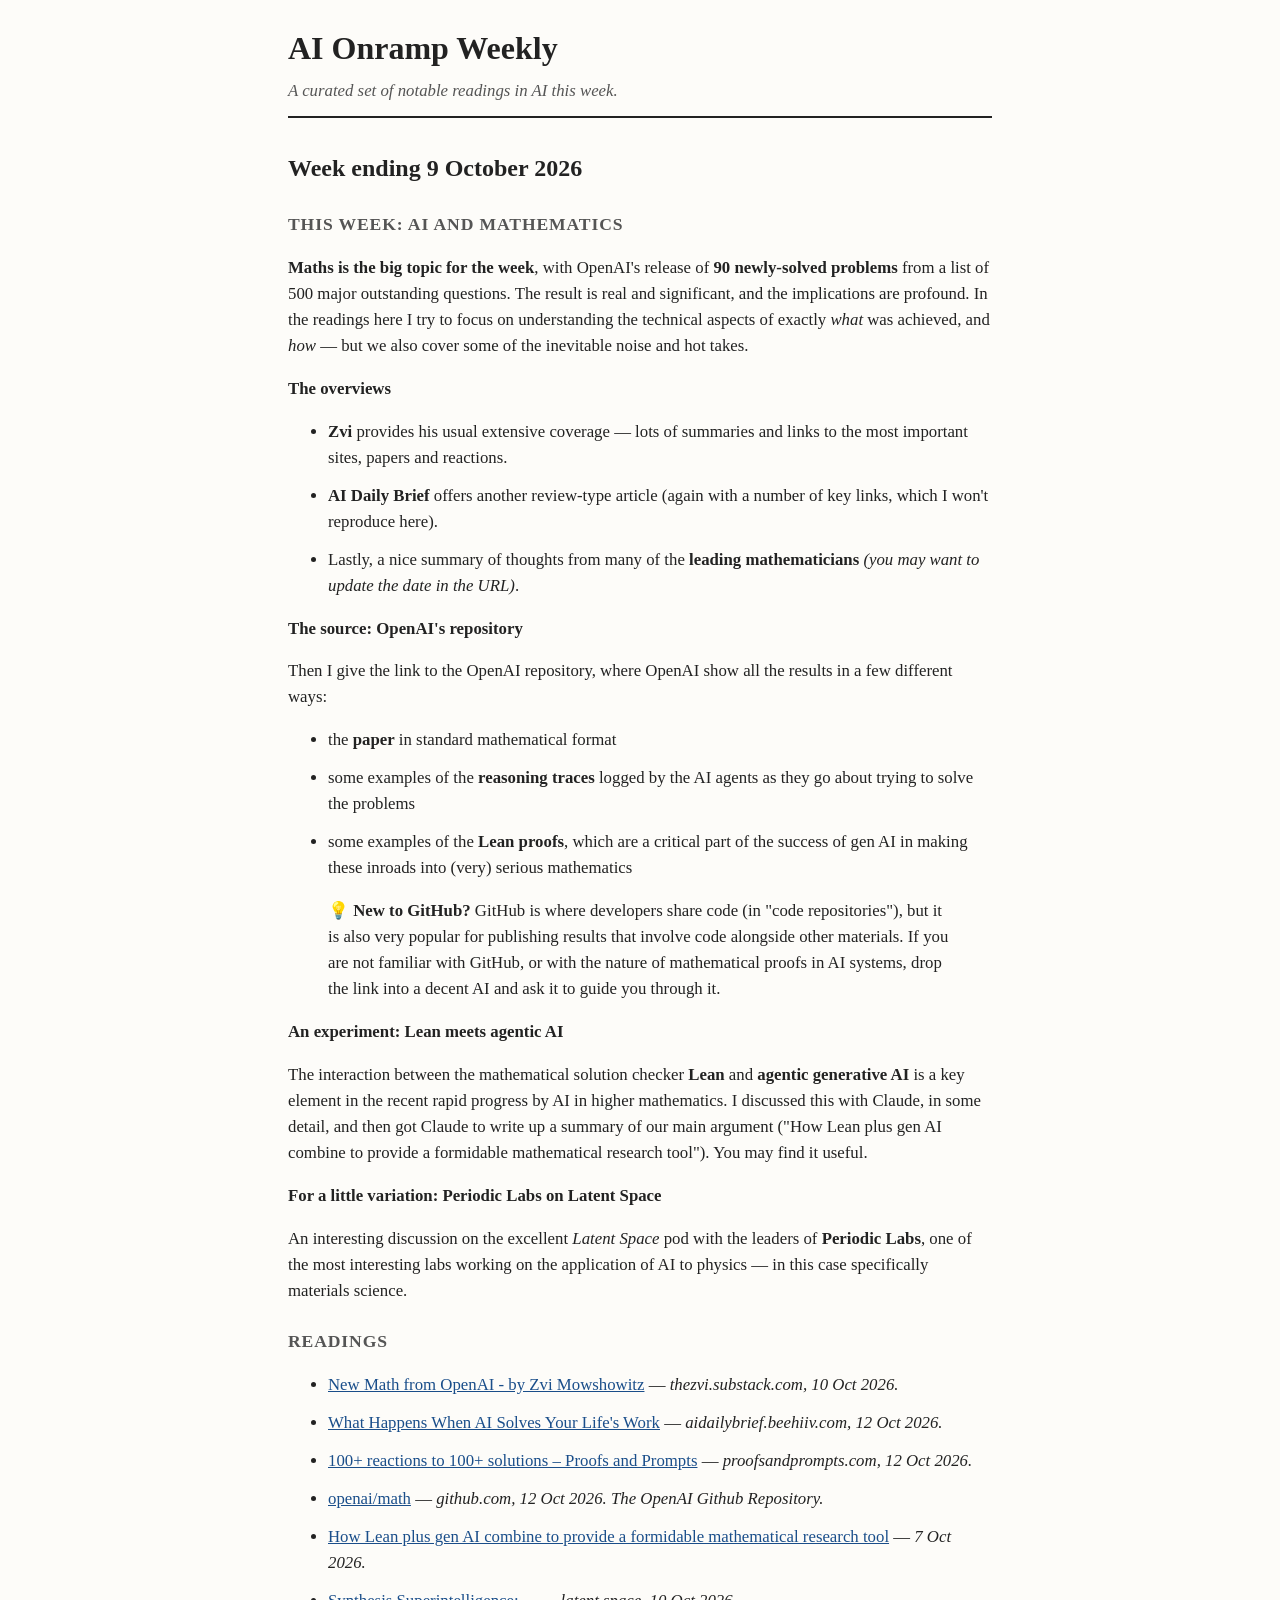
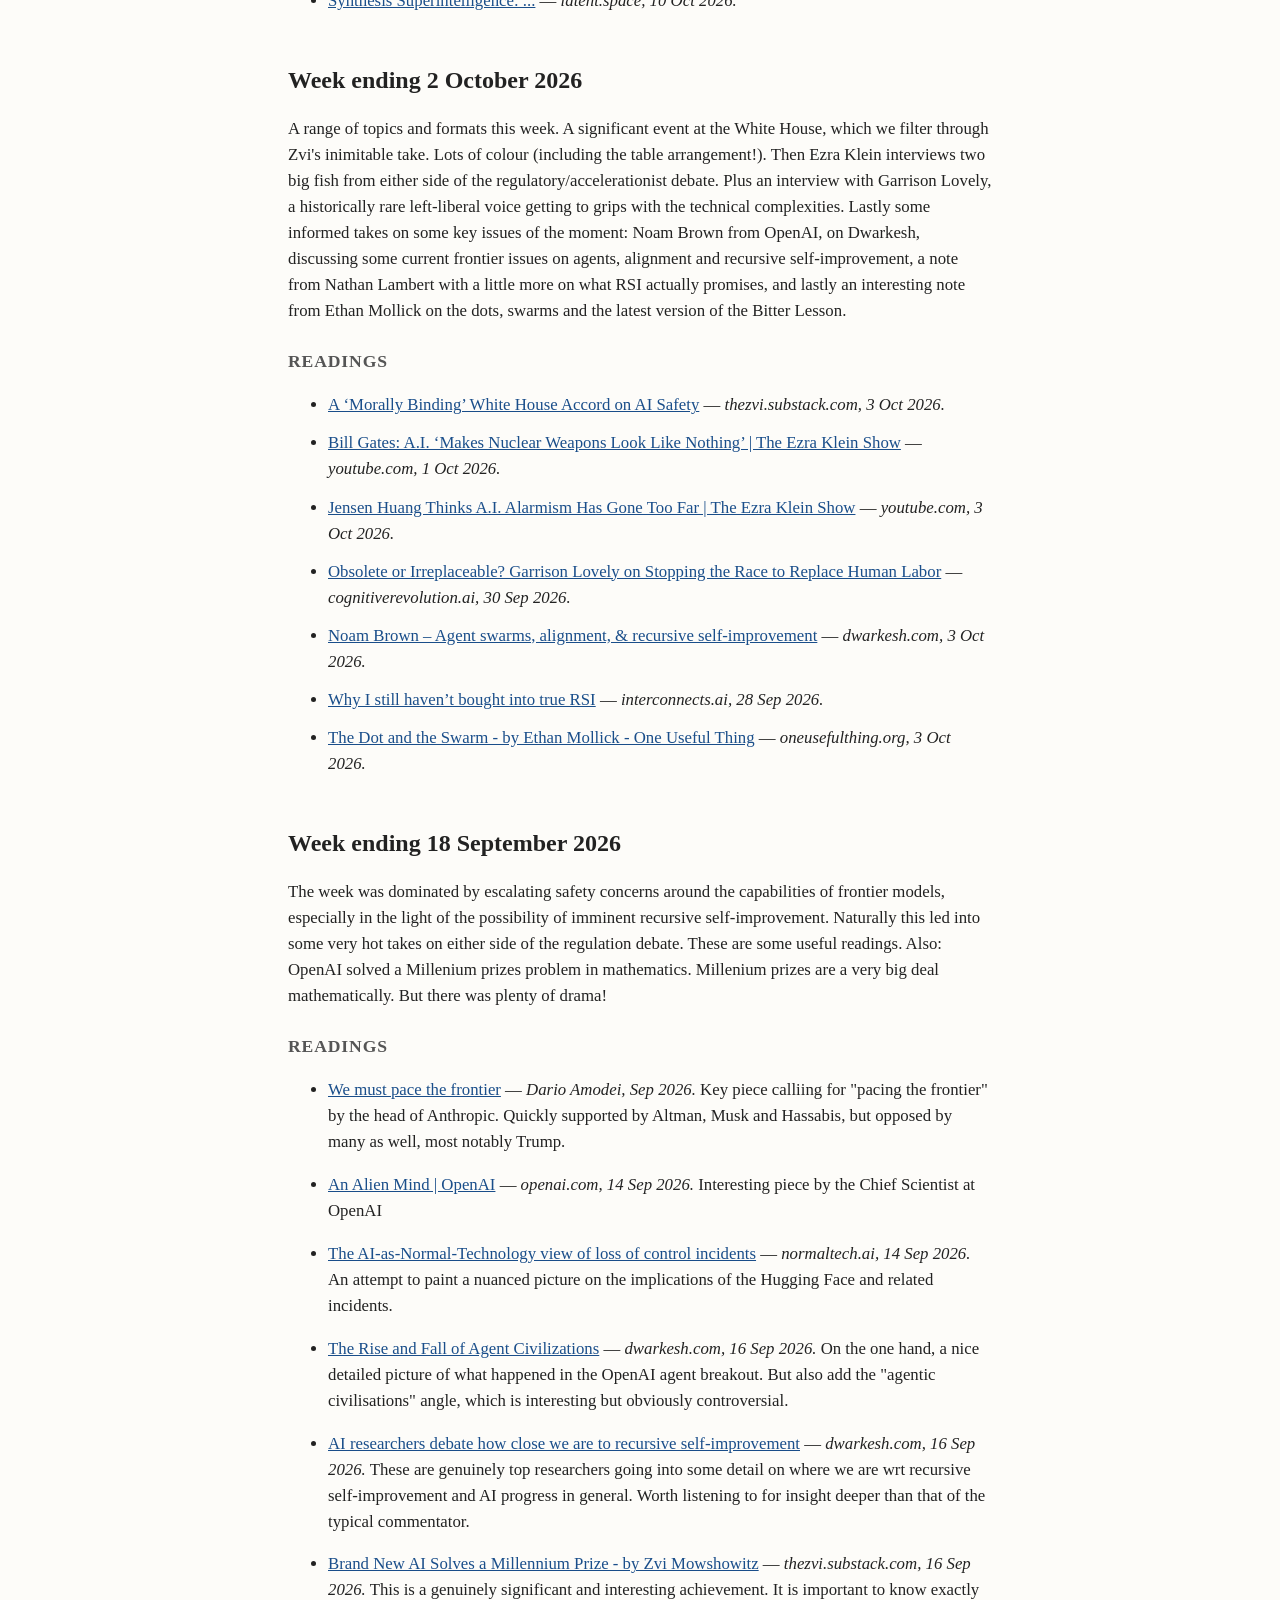
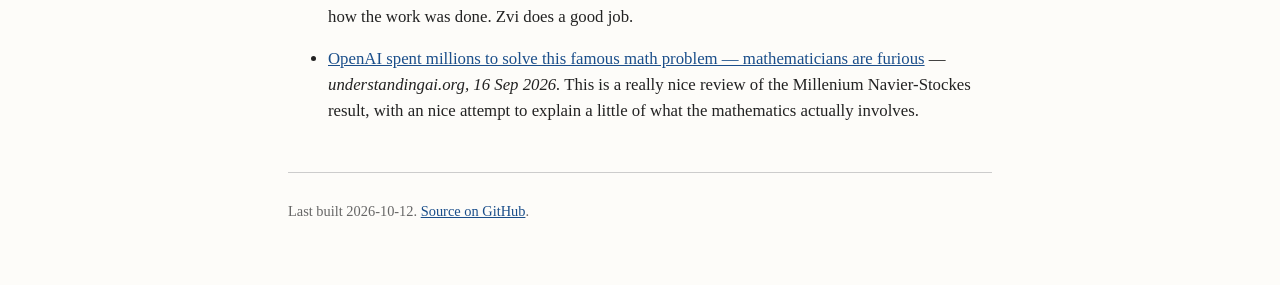
==== commit 072efc84: "Week of 9 October" ====
--- a/docs/index.html
+++ b/docs/index.html
@@ -38,18 +38,12 @@
 <p>An interesting discussion on the excellent <em>Latent Space</em> pod with the leaders of <strong>Periodic Labs</strong>, one of the most interesting labs working on the application of AI to physics — in this case specifically materials science.</p>
 <h2>Readings</h2>
 <ul>
-<li><a href="https://thezvi.substack.com/p/new-math-from-openai?utm_source=%2Finbox&amp;utm_medium=reader2">New Math from OpenAI - by Zvi Mowshowitz</a> — <em>thezvi.substack.com, 10 Oct 2026.</em></li>
-<li><a href="https://aidailybrief.beehiiv.com/p/what-happens-when-ai-solves-your-life-s-work">What Happens When AI Solves Your Life's Work</a> — <em>aidailybrief.beehiiv.com, 12 Oct 2026.</em></li>
-<li>
-<p><a href="https://proofsandprompts.com/2026/10/08/100-reactions-to-100-solutions/">100+ reactions to 100+ solutions – Proofs and Prompts</a> — <em>proofsandprompts.com, 12 Oct 2026.</em></p>
-</li>
-<li>
-<p><a href="https://github.com/openai/math/tree/main">openai/math</a> — <em>github.com, 12 Oct 2026. The OpenAI Github Repository.</em></p>
-</li>
-</ul>
-<p>-<a href="lean_ai_math_tool.html">How Lean plus gen AI combine to provide a formidable mathematical research tool</a> — <em>, 7 Oct 2026.</em></p>
-<ul>
-<li><a href="https://www.latent.space/p/periodic">Synthesis Superintelligence: from Semiconductors to Superconductors — Periodic Labs’ Liam Fedus and Ekin Dogus Cubuk</a> — <em>latent.space, 10 Oct 2026.</em> </li>
+<li><a href="...">New Math from OpenAI - by Zvi Mowshowitz</a> — <em>thezvi.substack.com, 10 Oct 2026.</em></li>
+<li><a href="...">What Happens When AI Solves Your Life's Work</a> — <em>aidailybrief.beehiiv.com, 12 Oct 2026.</em></li>
+<li><a href="...">100+ reactions to 100+ solutions – Proofs and Prompts</a> — <em>proofsandprompts.com, 12 Oct 2026.</em></li>
+<li><a href="...">openai/math</a> — <em>github.com, 12 Oct 2026. The OpenAI Github Repository.</em></li>
+<li><a href="lean_ai_math_tool.html">How Lean plus gen AI combine to provide a formidable mathematical research tool</a> — <em>7 Oct 2026.</em></li>
+<li><a href="...">Synthesis Superintelligence: ...</a> — <em>latent.space, 10 Oct 2026.</em></li>
 </ul>
 </article>
 
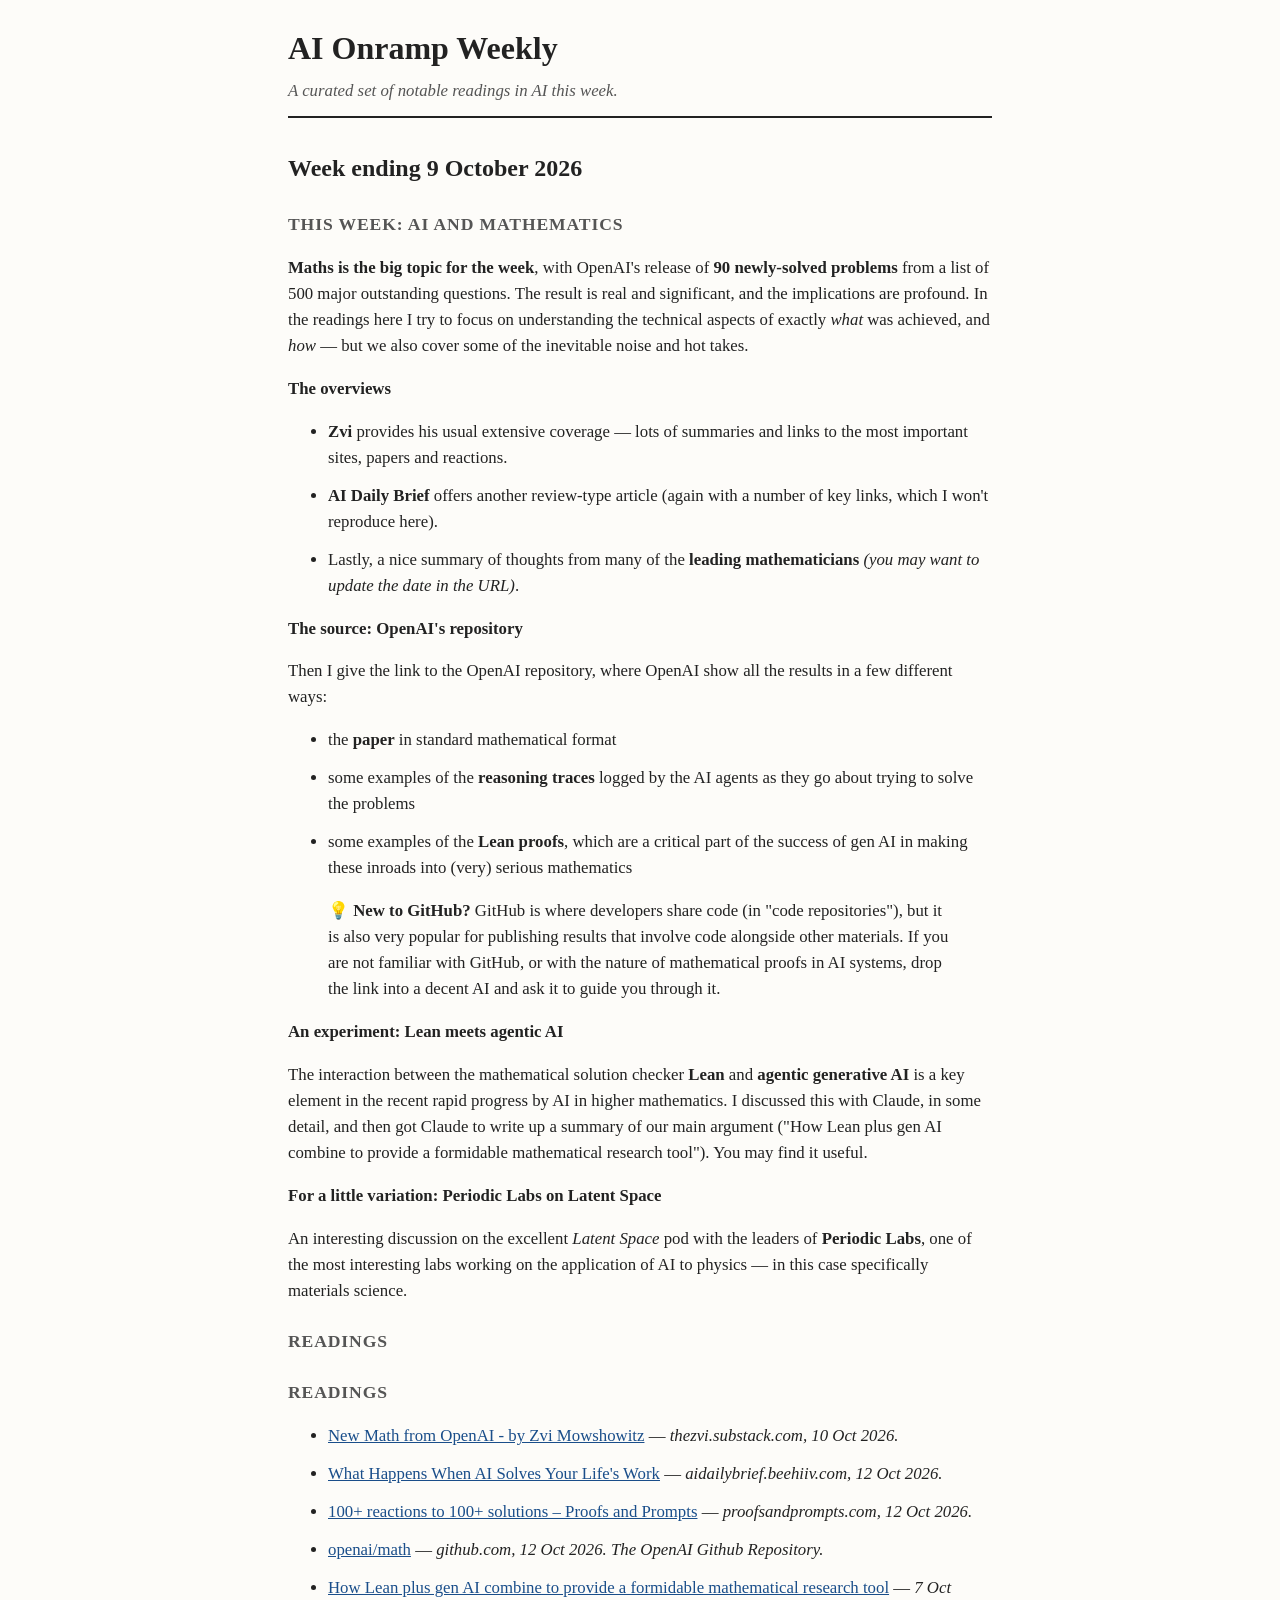
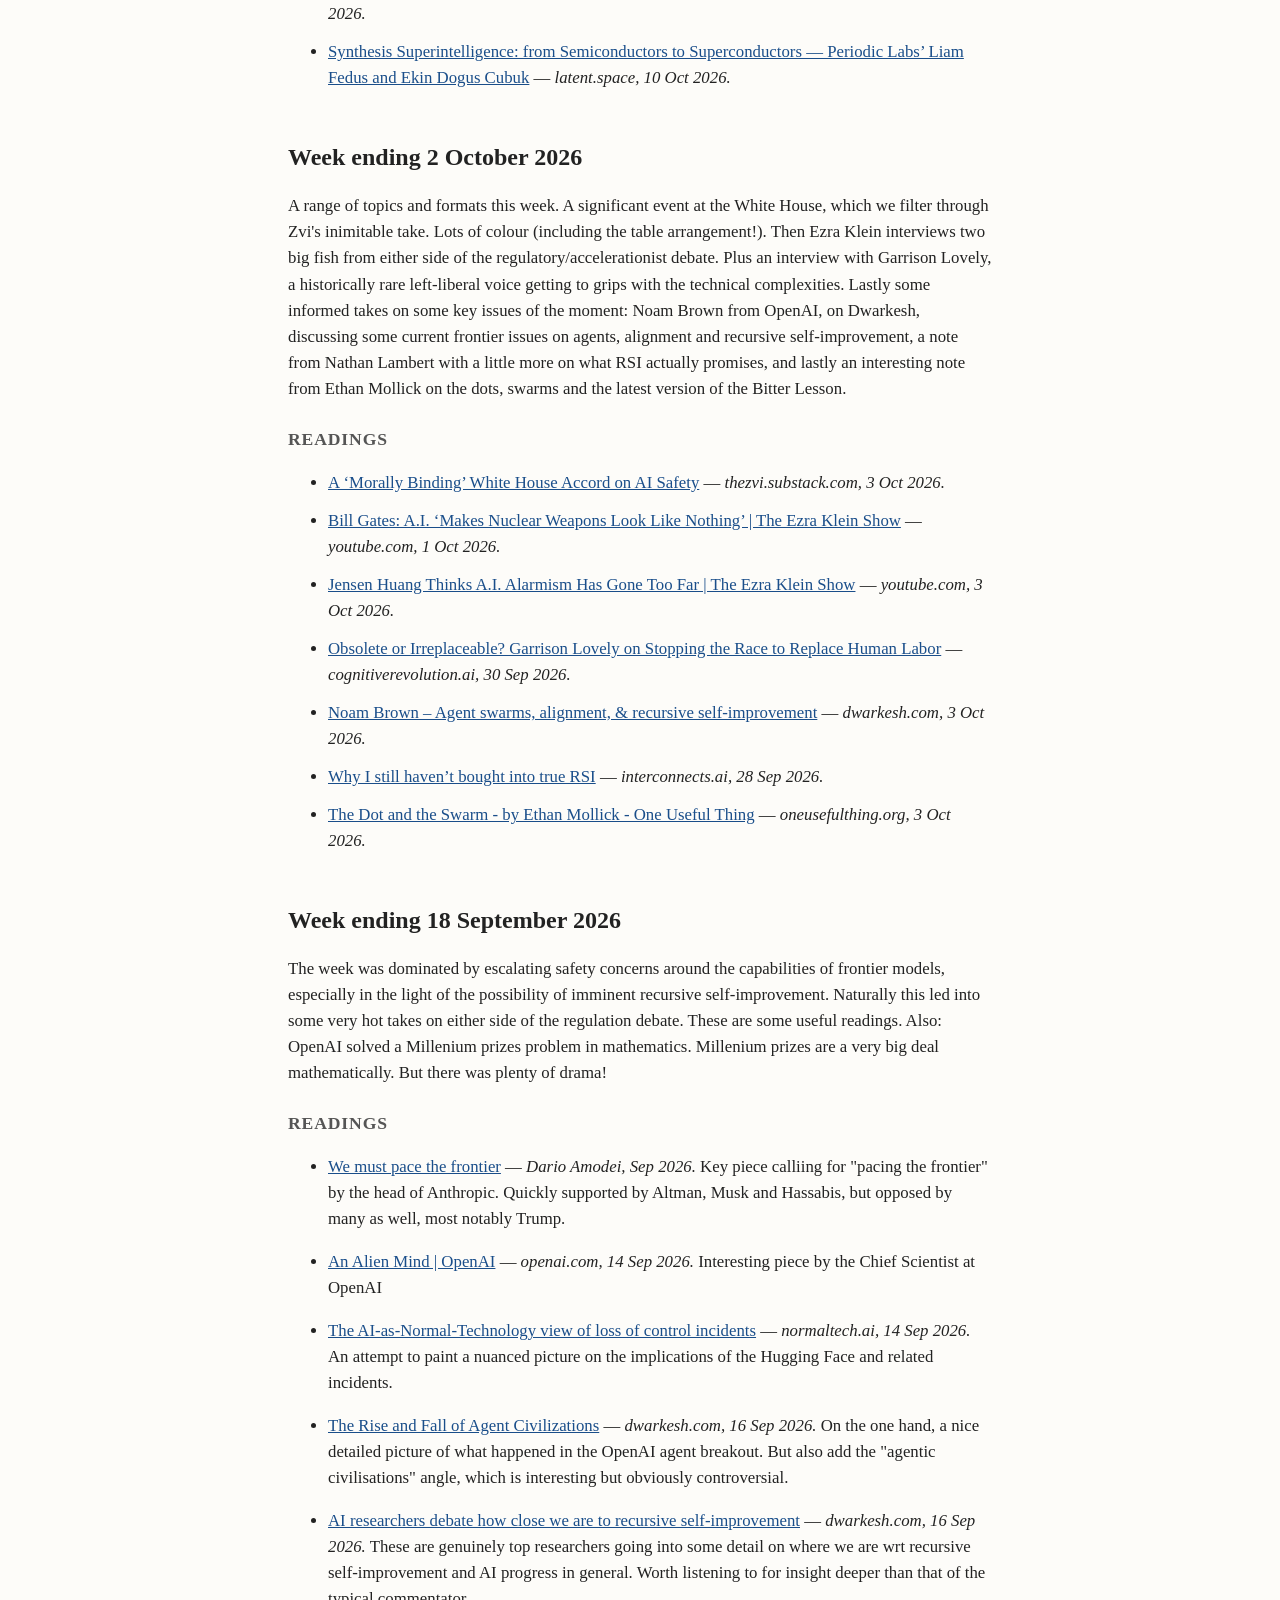
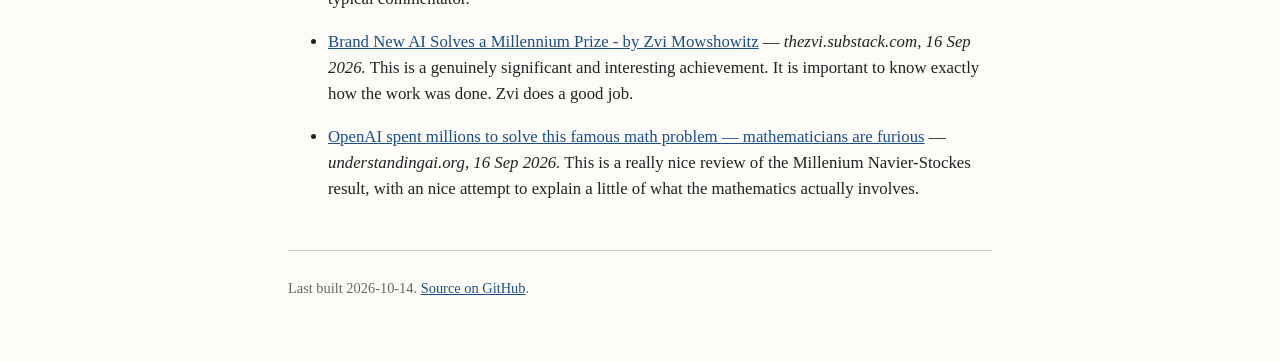
==== commit a7dae1a1: "Week of 9 October" ====
--- a/docs/index.html
+++ b/docs/index.html
@@ -37,13 +37,14 @@
 <p><strong>For a little variation: Periodic Labs on Latent Space</strong></p>
 <p>An interesting discussion on the excellent <em>Latent Space</em> pod with the leaders of <strong>Periodic Labs</strong>, one of the most interesting labs working on the application of AI to physics — in this case specifically materials science.</p>
 <h2>Readings</h2>
+<h2>Readings</h2>
 <ul>
-<li><a href="...">New Math from OpenAI - by Zvi Mowshowitz</a> — <em>thezvi.substack.com, 10 Oct 2026.</em></li>
-<li><a href="...">What Happens When AI Solves Your Life's Work</a> — <em>aidailybrief.beehiiv.com, 12 Oct 2026.</em></li>
-<li><a href="...">100+ reactions to 100+ solutions – Proofs and Prompts</a> — <em>proofsandprompts.com, 12 Oct 2026.</em></li>
-<li><a href="...">openai/math</a> — <em>github.com, 12 Oct 2026. The OpenAI Github Repository.</em></li>
+<li><a href="https://thezvi.substack.com/p/new-math-from-openai?utm_source=%2Finbox&amp;utm_medium=reader2">New Math from OpenAI - by Zvi Mowshowitz</a> — <em>thezvi.substack.com, 10 Oct 2026.</em></li>
+<li><a href="https://aidailybrief.beehiiv.com/p/what-happens-when-ai-solves-your-life-s-work">What Happens When AI Solves Your Life's Work</a> — <em>aidailybrief.beehiiv.com, 12 Oct 2026.</em></li>
+<li><a href="https://proofsandprompts.com/2026/10/08/100-reactions-to-100-solutions/">100+ reactions to 100+ solutions – Proofs and Prompts</a> — <em>proofsandprompts.com, 12 Oct 2026.</em></li>
+<li><a href="https://github.com/openai/math/tree/main">openai/math</a> — <em>github.com, 12 Oct 2026. The OpenAI Github Repository.</em></li>
 <li><a href="lean_ai_math_tool.html">How Lean plus gen AI combine to provide a formidable mathematical research tool</a> — <em>7 Oct 2026.</em></li>
-<li><a href="...">Synthesis Superintelligence: ...</a> — <em>latent.space, 10 Oct 2026.</em></li>
+<li><a href="https://www.latent.space/p/periodic">Synthesis Superintelligence: from Semiconductors to Superconductors — Periodic Labs’ Liam Fedus and Ekin Dogus Cubuk</a> — <em>latent.space, 10 Oct 2026.</em></li>
 </ul>
 </article>
 
@@ -93,7 +94,7 @@
 </article>
 </main>
 <footer>
-  <p>Last built 2026-10-12. <a href="https://github.com/bdutoit02/AI-Onramp-Weekly">Source on GitHub</a>.</p>
+  <p>Last built 2026-10-14. <a href="https://github.com/bdutoit02/AI-Onramp-Weekly">Source on GitHub</a>.</p>
 </footer>
 </body>
 </html>
